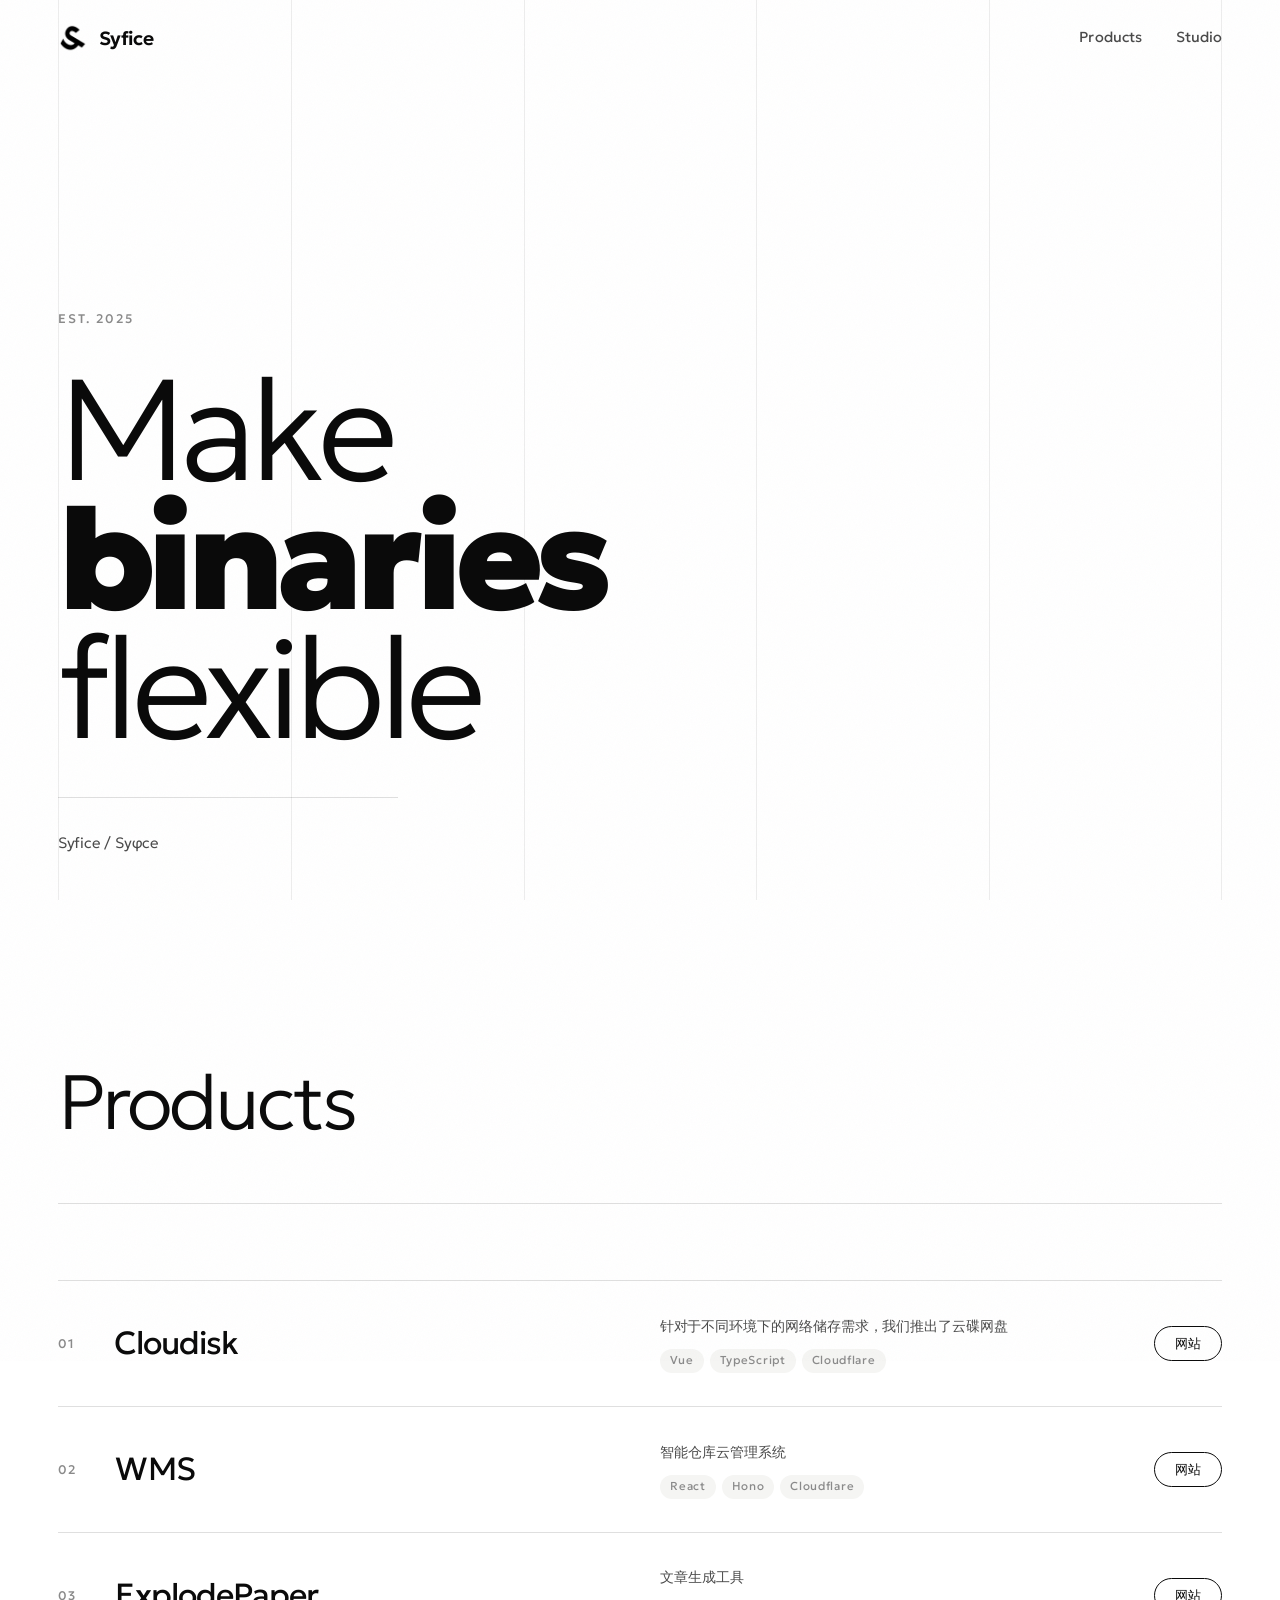
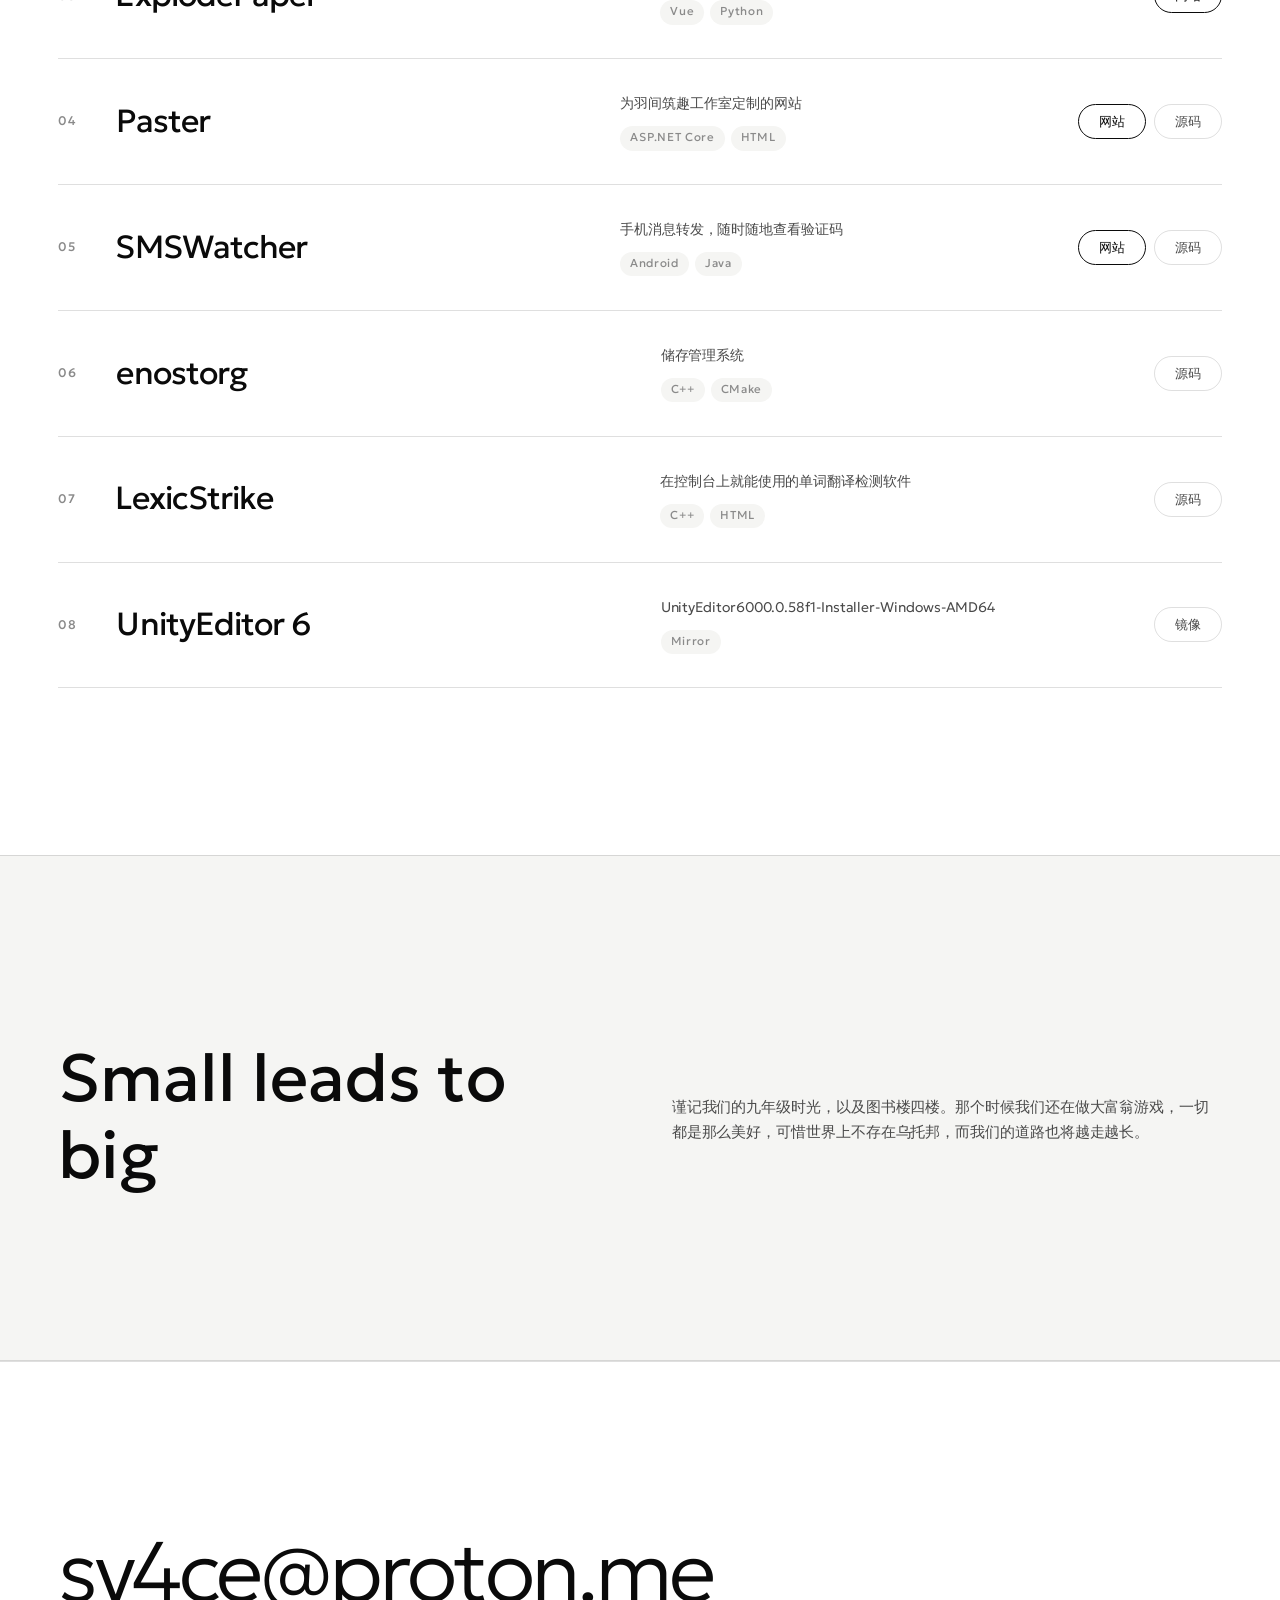
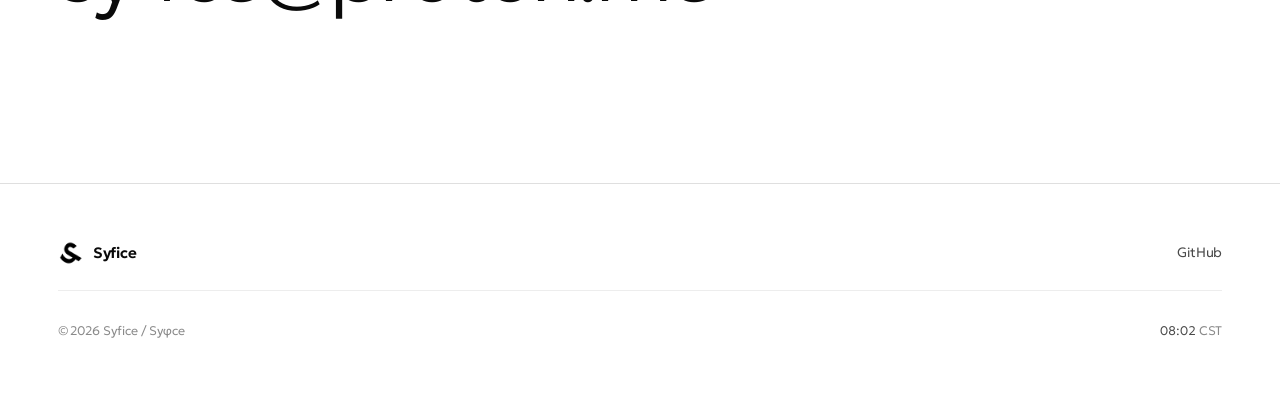
==== index.html @ 77642f68 "Update index.html" ====
<!DOCTYPE html>
<html lang="zh-CN">
<head>
<meta charset="UTF-8">
<meta name="viewport" content="width=device-width, initial-scale=1">
<title>Syfice</title>
<meta name="description" content="Syfice Studio, Make binaries flexible.">
<meta name="theme-color" content="#ffffff">

<meta property="og:type" content="website">
<meta property="og:title" content="Syfice">
<meta property="og:description" content="Syfice Studio, Make binaries flexible.">

<link rel="icon" href="favicon.ico" sizes="any">
<link rel="apple-touch-icon" href="logo.png">
<link rel="preload" as="font" type="font/ttf" href="fonts/Geologica-ExtraLight.ttf" crossorigin>
<link rel="preload" as="font" type="font/ttf" href="fonts/Geologica-Black.ttf" crossorigin>
<link rel="stylesheet" href="style.css">
<script>document.documentElement.classList.add('js');</script>
</head>
<body>

<div class="grain" aria-hidden="true"></div>

<a class="skip" href="#main">跳到主要内容</a>

<!-- ============================ 导航 ============================ -->
<header class="nav" id="nav">
  <div class="nav__inner">
    <a class="brand" href="#top" aria-label="Syfice">
      <img class="brand__mark" src="logo.png" alt="" width="30" height="30">
      <span class="brand__word">Syfice</span>
    </a>

    <nav class="nav__links" aria-label="导航">
      <a href="#products">Products</a>
      <a href="#studio">Studio</a>
    </nav>

    <button class="burger" id="burger" aria-label="打开菜单" aria-expanded="false" aria-controls="menu">
      <span></span><span></span>
    </button>
  </div>
</header>

<div class="menu" id="menu" hidden>
  <nav class="menu__links" aria-label="移动导航">
    <a href="#products"><em>01</em>Products</a>
    <a href="#studio"><em>02</em>Studio</a>
    <a href="#contact"><em>03</em>Contact</a>
  </nav>
  <div class="menu__foot">
    <a href="114514">Make binaries flexible</a>
  </div>
</div>

<main id="main">

<!-- ============================ 首屏 ============================ -->
<section class="hero" id="top">
  <div class="hero__grid" aria-hidden="true">
    <span></span><span></span><span></span><span></span><span></span>
  </div>

  <div class="wrap hero__inner">
    <span class="hero__est" data-reveal>Est. 2025</span>

    <h1 class="hero__title">
      <span class="line"><span class="line__in" data-reveal style="--d:0">Make</span></span>
      <span class="line"><span class="line__in" data-reveal style="--d:1"><em data-magnetic>binaries</em></span></span>
      <span class="line"><span class="line__in" data-reveal style="--d:2">flexible</span></span>
    </h1>

    <p class="hero__lede" data-reveal style="--d:3">
      Syfice / Syφce
    </p>
  </div>
</section>

<!-- ============================ 产品 ============================ -->
<section class="section" id="products">
  <div class="wrap">
    <header class="shead">
      <h2 class="shead__title" data-reveal style="--d:1">Products</h2>
    </header>

    <ul class="prods">

      <!-- 没有 href 的按钮就是地址还没给我，补上即可 -->
      <!-- 技术栈标签：写在 .prod__meta 里的 .prod__stack 列表内，一项一个 li。
           WMS / ExplodePaper 的栈还没确认，所以先不放这个列表，补的时候照抄 01 的结构。
           注释里不写标签名，免得静态校验把示例当成真标签。 -->

      <li class="prod" data-reveal>
        <span class="prod__num">01</span>
        <h3 class="prod__name">Cloudisk</h3>
        <div class="prod__meta">
          <p class="prod__desc">针对于不同环境下的网络储存需求，我们推出了云碟网盘</p>
          <ul class="prod__stack">
            <li>Vue</li>
            <li>TypeScript</li>
            <li>Cloudflare</li>
          </ul>
        </div>
        <div class="prod__acts">
          <a class="btn btn--sm" href="https://cloudisk.fyi" target="_blank" rel="noopener noreferrer"><span>网站</span></a>
        </div>
      </li>

      <li class="prod" data-reveal>
        <span class="prod__num">02</span>
        <h3 class="prod__name">WMS</h3>
        <div class="prod__meta">
          <p class="prod__desc">智能仓库云管理系统</p>
          <ul class="prod__stack">
            <li>React</li>
            <li>Hono</li>
            <li>Cloudflare</li>
          </ul>
        </div>
        <div class="prod__acts">
          <a class="btn btn--sm" href="https://wms.ntoskrnl2333.cn" target="_blank" rel="noopener noreferrer"><span>网站</span></a>
        </div>
      </li>

      <li class="prod" data-reveal>
        <span class="prod__num">03</span>
        <h3 class="prod__name">ExplodePaper</h3>
        <div class="prod__meta">
          <p class="prod__desc">文章生成工具</p>
          <ul class="prod__stack">
            <li>Vue</li>
            <li>Python</li>
          </ul>
        </div>
        <div class="prod__acts">
          <a class="btn btn--sm" href="https://explodepaper.ntoskrnl2333.cn" target="_blank" rel="noopener noreferrer"><span>网站</span></a>
        </div>
      </li>

      <li class="prod" data-reveal>
        <span class="prod__num">04</span>
        <h3 class="prod__name">Paster</h3>
        <div class="prod__meta">
          <p class="prod__desc">为羽间筑趣工作室定制的网站</p>
          <ul class="prod__stack">
            <li>ASP.NET Core</li>
            <li>HTML</li>
          </ul>
        </div>
        <div class="prod__acts">
          <a class="btn btn--sm" href="https://paster-sy4ce.azurewebsites.net" target="_blank" rel="noopener noreferrer"><span>网站</span></a>
          <a class="btn btn--sm btn--ghost" href="https://github.com/sy4ce/paster-webapp"><span>源码</span></a>
        </div>
      </li>

      <li class="prod" data-reveal>
        <span class="prod__num">05</span>
        <h3 class="prod__name">SMSWatcher</h3>
        <div class="prod__meta">
          <p class="prod__desc">手机消息转发，随时随地查看验证码</p>
          <ul class="prod__stack">
            <li>Android</li>
            <li>Java</li>
          </ul>
        </div>
        <div class="prod__acts">
          <a class="btn btn--sm" href="https://sms.ntoskrnl2333.cn"><span>网站</span></a>
          <a class="btn btn--sm btn--ghost" href="https://github.com/Ntoskrnl2333/SMS_Watcher_Android"><span>源码</span></a>
        </div>
      </li>

      <li class="prod" data-reveal>
        <span class="prod__num">06</span>
        <h3 class="prod__name">enostorg</h3>
        <div class="prod__meta">
          <p class="prod__desc">储存管理系统</p>
          <ul class="prod__stack">
            <li>C++</li>
            <li>CMake</li>
          </ul>
        </div>
        <div class="prod__acts">
          <a class="btn btn--sm btn--ghost" href="https://github.com/Ntoskrnl2333/enostorg"><span>源码</span></a>
        </div>
      </li>

      <li class="prod" data-reveal>
        <span class="prod__num">07</span>
        <h3 class="prod__name">LexicStrike</h3>
        <div class="prod__meta">
          <p class="prod__desc">在控制台上就能使用的单词翻译检测软件</p>
          <ul class="prod__stack">
            <li>C++</li>
            <li>HTML</li>
          </ul>
        </div>
        <div class="prod__acts">
          <a class="btn btn--sm btn--ghost" href="https://github.com/Ntoskrnl2333/LexicStrike"><span>源码</span></a>
        </div>
      </li>

      <li class="prod" data-reveal>
        <span class="prod__num">08</span>
        <h3 class="prod__name">UnityEditor 6</h3>
        <div class="prod__meta">
          <p class="prod__desc">UnityEditor6000.0.58f1-Installer-Windows-AMD64</p>
          <ul class="prod__stack">
            <li>Mirror</li>
          </ul>
        </div>
        <div class="prod__acts">
          <a class="btn btn--sm btn--ghost" href="https://github.com/Ntoskrnl2333/UnityEditor6000.0.58f1-Installer-Windows-AMD64-Mirror"><span>镜像</span></a>
        </div>
      </li>

    </ul>
  </div>
</section>
<section class="section section--wash" id="studio">
  <div class="wrap studio">
    <div class="studio__col">

      <h2 class="studio__title" data-reveal style="--d:1">
        Small leads to big
      </h2>
    </div>

    <div class="studio__col studio__col--body">
      <p class="studio__lede" data-reveal style="--d:2">
        Syfice 由两个计算机爱好者在 2025 年夏天成立
      </p>
      <p class="studio__body" data-reveal style="--d:3">
        谨记我们的九年级时光，以及图书楼四楼。那个时候我们还在做大富翁游戏，一切都是那么美好，可惜世界上不存在乌托邦，而我们的道路也将越走越长。
      </p>
    </div>
  </div>
</section>

<!-- ============================ 联系 ============================ -->
<section class="contact" id="contact">
  <div class="wrap">
    <a class="contact__mail" href="mailto:sy4ce@proton.me" data-reveal data-magnetic>
      sy4ce@proton.me
    </a>
  </div>
</section>

</main>

<!-- ============================ 页脚 ============================ -->
<footer class="foot">
  <div class="wrap foot__inner">
    <div class="foot__brand">
      <img src="logo.png" alt="" width="26" height="26">
      <span>Syfice</span>
    </div>

    <nav class="foot__nav" aria-label="页脚">
      <a href="https://github.com/sy4ce" target="_blank" rel="noopener noreferrer">GitHub</a>
    </nav>

    <div class="foot__legal">
      <span>© <span id="year">2026</span> Syfice / Syφce</span>
      <span class="foot__clock"><em id="clock">--:--</em> <span id="clock-zone">CST</span></span>
    </div>
  </div>
</footer>

<script src="script.js"></script>
</body>
</html>
---- style.css ----
/* ==========================================================================
   Syfice — Software Studio
   Light, Swiss-modernist. Big type, hairline structure, lots of air.
   ========================================================================== */

@font-face { font-family:'Geologica'; src:url('fonts/Geologica-ExtraLight.ttf') format('truetype'); font-weight:200; font-display:swap; }
@font-face { font-family:'Geologica'; src:url('fonts/Geologica-Light.ttf')      format('truetype'); font-weight:300; font-display:swap; }
@font-face { font-family:'Geologica'; src:url('fonts/Geologica-Regular.ttf')    format('truetype'); font-weight:400; font-display:swap; }
@font-face { font-family:'Geologica'; src:url('fonts/Geologica-Medium.ttf')     format('truetype'); font-weight:500; font-display:swap; }
@font-face { font-family:'Geologica'; src:url('fonts/Geologica-SemiBold.ttf')   format('truetype'); font-weight:600; font-display:swap; }
@font-face { font-family:'Geologica'; src:url('fonts/Geologica-Black.ttf')      format('truetype'); font-weight:900; font-display:swap; }

/* ------------------------------- tokens --------------------------------- */
:root{
  /* colour — monochrome, on purpose */
  --paper:      #ffffff;
  --wash:       #f5f5f3;
  --ink:        #0a0a0a;
  --ink-2:      #4a4a4a;
  --ink-3:      #8a8a8a;
  --line:       rgba(10,10,10,.13);
  --line-soft:  rgba(10,10,10,.07);

  /* type
     Latin 走 Geologica（几何无衬线），汉字落到下面的衬线栈 ——
     混排的编辑感就来自这个对比。浏览器按字符逐字回退，不需要额外处理。 */
  --zh: 'Source Han Serif SC', 'Noto Serif SC', 'Songti SC', 'STSong', '华文宋体',
        'SimSun', '宋体', 'MingLiU', 'PMingLiU', serif;
  --sans: 'Geologica', var(--zh);

  /* rhythm */
  --gut:  clamp(20px, 4.5vw, 64px);     /* page gutter   */
  --sec:  clamp(88px, 13vw, 200px);     /* section space */
  --maxw: 1680px;

  /* motion */
  --ease: cubic-bezier(.22,.61,.36,1);
  --ease-out: cubic-bezier(.16,1,.3,1);

  --nav-h: 76px;
}

/* ------------------------------- reset ---------------------------------- */
*,*::before,*::after{ box-sizing:border-box; }
html{ -webkit-text-size-adjust:100%; scroll-behavior:smooth; }
@media (prefers-reduced-motion:reduce){ html{ scroll-behavior:auto; } }

body{
  margin:0;
  background:var(--paper);
  color:var(--ink);
  font-family:var(--sans);
  font-weight:300;
  font-size:clamp(15px,1.05vw,17px);
  line-height:1.6;
  letter-spacing:-.005em;
  -webkit-font-smoothing:antialiased;
  -moz-osx-font-smoothing:grayscale;
  overflow-x:hidden;
}
body.is-locked{ overflow:hidden; }

h1,h2,h3,h4,p,figure,dl,dd,ol,ul{ margin:0; padding:0; }
ul,ol{ list-style:none; }
img{ max-width:100%; display:block; }
a{ color:inherit; text-decoration:none; }
button{ font:inherit; color:inherit; background:none; border:0; cursor:pointer; }
em{ font-style:normal; }

::selection{ background:var(--ink); color:var(--paper); }

:focus-visible{ outline:2px solid var(--ink); outline-offset:3px; border-radius:2px; }

.skip{
  position:fixed; top:-100px; left:var(--gut); z-index:999;
  background:var(--ink); color:var(--paper);
  padding:12px 20px; font-size:13px; letter-spacing:.04em;
  transition:top .2s var(--ease);
}
.skip:focus{ top:12px; }

.wrap{
  width:100%; max-width:var(--maxw);
  margin-inline:auto;
  padding-inline:var(--gut);
}

/* ------------------------------- grain ---------------------------------- */
.grain{
  position:fixed; inset:-50%; z-index:1; pointer-events:none;
  opacity:.028; will-change:transform;
  background-image:url("data:image/svg+xml,%3Csvg xmlns='http://www.w3.org/2000/svg' width='200' height='200'%3E%3Cfilter id='n'%3E%3CfeTurbulence type='fractalNoise' baseFrequency='.85' numOctaves='3'/%3E%3C/filter%3E%3Crect width='200' height='200' filter='url(%23n)'/%3E%3C/svg%3E");
}

/* ============================== NAV ===================================== */
.nav{
  position:fixed; inset:0 0 auto; z-index:100;
  border-bottom:1px solid transparent;
  transition:
    transform    .45s var(--ease),
    background   .45s var(--ease),
    border-color .45s var(--ease),
    backdrop-filter .45s var(--ease);
}
.nav.is-stuck{
  background:rgba(255,255,255,.82);
  backdrop-filter:blur(14px) saturate(1.4);
  -webkit-backdrop-filter:blur(14px) saturate(1.4);
  border-bottom-color:var(--line);
}
.nav.is-hidden{ transform:translateY(-101%); }

.nav__inner{
  max-width:var(--maxw); margin-inline:auto;
  padding:0 var(--gut);
  height:var(--nav-h);
  display:flex; align-items:center; gap:40px;
}

.brand{ display:flex; align-items:center; gap:11px; margin-right:auto; }
.brand__mark{ width:30px; height:30px; object-fit:contain; transition:transform .6s var(--ease-out); }
.brand:hover .brand__mark{ transform:rotate(-8deg) scale(1.06); }
.brand__word{
  font-weight:600; font-size:19px; letter-spacing:-.02em;
}

.nav__links{ display:flex; gap:34px; }
.nav__links a{
  position:relative; font-size:14.5px; font-weight:400; letter-spacing:.005em;
  color:var(--ink-2); transition:color .3s var(--ease);
}
.nav__links a::after{
  content:''; position:absolute; left:0; bottom:-5px; height:1px; width:100%;
  background:var(--ink); transform:scaleX(0); transform-origin:right;
  transition:transform .45s var(--ease-out);
}
.nav__links a:hover{ color:var(--ink); }
.nav__links a:hover::after{ transform:scaleX(1); transform-origin:left; }

.nav__end{ display:flex; align-items:center; gap:16px; }

.burger{ display:none; width:30px; height:30px; position:relative; }
.burger span{
  position:absolute; left:5px; width:20px; height:1.5px; background:var(--ink);
  transition:transform .4s var(--ease-out), opacity .3s var(--ease);
}
.burger span:nth-child(1){ top:12px; }
.burger span:nth-child(2){ top:18px; }
.burger[aria-expanded="true"] span:nth-child(1){ transform:translateY(3px) rotate(45deg); }
.burger[aria-expanded="true"] span:nth-child(2){ transform:translateY(-3px) rotate(-45deg); }

/* ============================== BUTTONS ================================= */
.btn{
  position:relative; display:inline-flex; align-items:center; justify-content:center;
  padding:14px 28px; border:1px solid var(--ink); border-radius:999px;
  font-size:14px; font-weight:500; letter-spacing:.01em; line-height:1;
  overflow:hidden; isolation:isolate; white-space:nowrap;
  transition:color .45s var(--ease), transform .35s var(--ease-out);
}
.btn span{ position:relative; z-index:2; }
.btn::before{
  content:''; position:absolute; inset:0; z-index:1;
  background:var(--ink);
  transform:translateY(101%); border-radius:inherit;
  transition:transform .5s var(--ease-out);
}
.btn:hover{ color:var(--paper); }
.btn:hover::before{ transform:translateY(0); }

.btn--solid{ background:var(--ink); color:var(--paper); }
.btn--solid::before{ background:var(--paper); }
.btn--solid:hover{ color:var(--ink); }

.btn--ghost{ border-color:var(--line); color:var(--ink-2); }
.btn--ghost:hover{ border-color:var(--ink); }

.btn--sm{ padding:10px 20px; font-size:13px; }
.btn--lg{ padding:20px 38px; font-size:15.5px; }

/* ============================== HERO ==================================== */
.hero{
  position:relative; min-height:100svh;
  display:flex; flex-direction:column; justify-content:flex-end;
  padding-top:calc(var(--nav-h) + 4vh); padding-bottom:clamp(28px,5vh,56px);
  overflow:hidden;
}
.hero__grid{
  position:absolute; inset:0; z-index:0; pointer-events:none;
  max-width:var(--maxw); margin-inline:auto; padding-inline:var(--gut);
  display:grid; grid-template-columns:repeat(5,1fr); gap:0;
}
.hero__grid span{ border-left:1px solid var(--line-soft); }
.hero__grid span:last-child{ border-right:1px solid var(--line-soft); }

.hero__inner{ position:relative; z-index:2; width:100%; }

.hero__est{
  display:block;
  font-size:12.5px; font-weight:500; letter-spacing:.16em; text-transform:uppercase;
  color:var(--ink-3);
  margin-bottom:clamp(24px,4vh,56px);
}

.hero__title{
  font-size:clamp(52px,11.2vw,206px);
  line-height:.9;
  letter-spacing:-.045em;
  font-weight:200;
  margin-bottom:clamp(32px,5vh,64px);
}
/* each line is its own mask; the inner span slides up from under it */
.hero__title .line{
  display:block; overflow:hidden;
  padding-bottom:.06em; margin-bottom:-.06em;   /* room for descenders */
}
.hero__title .line__in{
  display:block;
  transition:transform 1.15s var(--ease-out), opacity .6s var(--ease);
  transition-delay:calc(var(--d,0) * 110ms + 100ms);
}
.js .hero__title .line__in{ transform:translateY(105%); opacity:0; }
.hero__title .line__in.is-in{ transform:none; opacity:1; }
.hero__title em{ font-weight:900; letter-spacing:-.05em; display:inline-block; }

.hero__lede{
  max-width:34ch;
  padding-top:clamp(22px,3.5vh,40px);
  border-top:1px solid var(--line);
  font-size:clamp(15px,1.15vw,18px);
  color:var(--ink-2); line-height:1.7;
}

/* ============================ SECTIONS ================================== */
.section{ padding-block:var(--sec); position:relative; }
.section--wash{ background:var(--wash); border-block:1px solid var(--line); }

.shead{
  display:grid; grid-template-columns:auto minmax(0,1fr);
  gap:clamp(20px,4vw,64px); align-items:start;
  padding-bottom:clamp(36px,5vw,64px);
  border-bottom:1px solid var(--line);
  margin-bottom:clamp(44px,6vw,92px);
}
.shead__num{
  font-size:13px; font-weight:500; letter-spacing:.14em;
  color:var(--ink-3); padding-top:.55em;
}
.shead__title{
  font-size:clamp(38px,6vw,104px);
  font-weight:200; line-height:.94; letter-spacing:-.04em;
}

/* ============================== PRODUCTS ================================ */
.prods{ border-top:1px solid var(--line); }

.prod{
  display:grid;
  grid-template-columns:auto minmax(0,1fr) minmax(0,.9fr) auto;
  gap:clamp(16px,3vw,56px);
  align-items:center;
  padding:clamp(22px,2.6vw,34px) 0;
  border-bottom:1px solid var(--line);
}
.prod__num{
  font-size:12.5px; font-weight:500; letter-spacing:.14em; color:var(--ink-3);
}
.prod__name{
  font-size:clamp(21px,2.5vw,38px);
  font-weight:400; letter-spacing:-.03em; line-height:1.1;
  transition:transform .5s var(--ease-out);
}
.prod:hover .prod__name{ transform:translateX(.12em); }
/* .prod__meta 本身没有样式，只是把「描述 + 技术栈标签」捆成网格的第三列 */
.prod__desc{
  font-size:clamp(14px,1vw,16px); color:var(--ink-2); line-height:1.65;
}
.prod__stack{
  display:flex; flex-wrap:wrap; gap:6px;
  margin-top:11px;
}
.prod__stack li{
  padding:3px 10px 4px;
  border-radius:999px;
  background:var(--wash);
  font-size:11.5px; font-weight:400;
  letter-spacing:.06em; line-height:1.5;
  color:var(--ink-3);
  transition:background .3s var(--ease), color .3s var(--ease);
}
.prod:hover .prod__stack li{ background:var(--line-soft); color:var(--ink-2); }
.prod__acts{ display:flex; gap:8px; }

/* ============================ STUDIO ==================================== */
.studio{
  display:grid; grid-template-columns:minmax(0,1fr) minmax(0,1.05fr);
  gap:clamp(32px,7vw,120px); align-items:start;
}
.studio__col--body{ padding-top:.6em; }
/* 汉字是全角，负字距会让字符粘连；行高也要比拉丁松，否则上下行顶在一起 */
.studio__title{
  font-size:clamp(36px,5.2vw,86px);
  font-weight:400; line-height:1.16; letter-spacing:0; margin-top:.25em;
}
.studio__lede{
  font-size:clamp(17px,1.5vw,23px); font-weight:400; line-height:1.7;
  letter-spacing:0; color:var(--ink);
}
.studio__body{
  margin-top:clamp(20px,2.4vw,32px);
  font-size:clamp(14.5px,1.05vw,16.5px); color:var(--ink-2); line-height:1.75;
  max-width:56ch;
}

/* ============================ CONTACT =================================== */
.contact{
  padding-block:clamp(88px,13vw,190px);
  border-top:1px solid var(--line);
}
.contact__mail{
  position:relative; display:inline-block;
  font-size:clamp(26px,6.6vw,120px);
  font-weight:200; letter-spacing:-.045em; line-height:1.05;
  overflow-wrap:anywhere;
  transition:transform .7s var(--ease-out);
}
.contact__mail::after{
  content:''; position:absolute; left:0; bottom:.04em;
  width:100%; height:2px; background:var(--ink);
  transform:scaleX(0); transform-origin:left;
  transition:transform .7s var(--ease-out);
}
.contact__mail:hover{ transform:translateX(.015em); }
.contact__mail:hover::after{ transform:scaleX(1); }

/* ============================= FOOTER =================================== */
.foot{
  border-top:1px solid var(--line);
  padding-block:clamp(36px,4.5vw,56px);
  font-size:13.5px; color:var(--ink-2);
}
.foot__inner{
  display:grid;
  grid-template-columns:1fr auto;
  align-items:center;
  gap:24px 48px;
}
.foot__brand{ display:flex; align-items:center; gap:9px; font-weight:600; color:var(--ink); font-size:15px; }
.foot__brand img{ width:26px; height:26px; object-fit:contain; }

.foot__nav{ display:flex; gap:24px; }
.foot__nav a{ position:relative; transition:color .3s var(--ease); }
.foot__nav a:hover{ color:var(--ink); }

.foot__legal{
  grid-column:1 / -1;
  display:flex; justify-content:space-between; gap:20px; flex-wrap:wrap;
  padding-top:clamp(20px,2.4vw,30px);
  border-top:1px solid var(--line-soft);
  font-size:12.5px; color:var(--ink-3);
}
.foot__clock em{ font-variant-numeric:tabular-nums; color:var(--ink-2); }

/* ============================ MENU (mobile) ============================= */
.menu{
  position:fixed; inset:0; z-index:99;
  background:var(--paper);
  display:flex; flex-direction:column; justify-content:center;
  padding:var(--nav-h) var(--gut) 40px;
  opacity:0; visibility:hidden;
  transition:opacity .45s var(--ease), visibility .45s;
}
.menu.is-open{ opacity:1; visibility:visible; }
.menu__links{ display:flex; flex-direction:column; }
.menu__links a{
  display:flex; align-items:baseline; gap:18px;
  font-size:clamp(34px,10vw,60px); font-weight:300; letter-spacing:-.035em;
  padding:14px 0; border-bottom:1px solid var(--line);
  opacity:0; transform:translateY(22px);
  transition:opacity .5s var(--ease-out), transform .5s var(--ease-out), color .3s;
}
.menu.is-open .menu__links a{ opacity:1; transform:none; }
.menu.is-open .menu__links a:nth-child(1){ transition-delay:.06s }
.menu.is-open .menu__links a:nth-child(2){ transition-delay:.12s }
.menu.is-open .menu__links a:nth-child(3){ transition-delay:.18s }
.menu.is-open .menu__links a:nth-child(4){ transition-delay:.24s }
.menu.is-open .menu__links a:nth-child(5){ transition-delay:.30s }
.menu__links em{ font-size:12.5px; font-weight:500; letter-spacing:.14em; color:var(--ink-3); }
.menu__foot{ margin-top:auto; padding-top:40px; font-size:14px; color:var(--ink-2); }

/* ============================ REVEAL ==================================== */
/* Scoped to .js so the page stays fully readable with scripting off. */
[data-reveal]{
  transition:opacity .9s var(--ease-out), transform .9s var(--ease-out);
  transition-delay:calc(var(--d,0) * 90ms);
}
.js [data-reveal]{ opacity:0; transform:translateY(26px); }
[data-reveal].is-in{ opacity:1; transform:none; }

@media (prefers-reduced-motion:reduce){
  [data-reveal]{ opacity:1 !important; transform:none !important; transition:none !important; }
  *{ transition-duration:.01ms !important; animation-duration:.01ms !important; }
}

/* ============================ RESPONSIVE ================================ */
@media (max-width:1024px){
  .studio{ grid-template-columns:1fr; }
}

@media (max-width:760px){
  :root{ --nav-h:64px; }
  .nav__links{ display:none; }
  .burger{ display:block; }

  .hero{ min-height:auto; padding-top:calc(var(--nav-h) + 18vh); padding-bottom:64px; }
  .hero__grid{ grid-template-columns:repeat(3,1fr); }
  .hero__grid span:nth-child(n+4){ display:none; }

  /* 产品行折成两列：序号靠左，名称/描述/按钮依次排到右侧 */
  .prod{
    grid-template-columns:auto minmax(0,1fr);
    row-gap:10px; align-items:baseline;
  }
  .prod__name, .prod__meta, .prod__acts{ grid-column:2; }
  .prod__acts{ margin-top:6px; }

  .foot__inner{ grid-template-columns:1fr; }
  .foot__nav{ flex-wrap:wrap; gap:16px 24px; }
}

@media (max-width:420px){
  .brand__word{ display:none; }
}
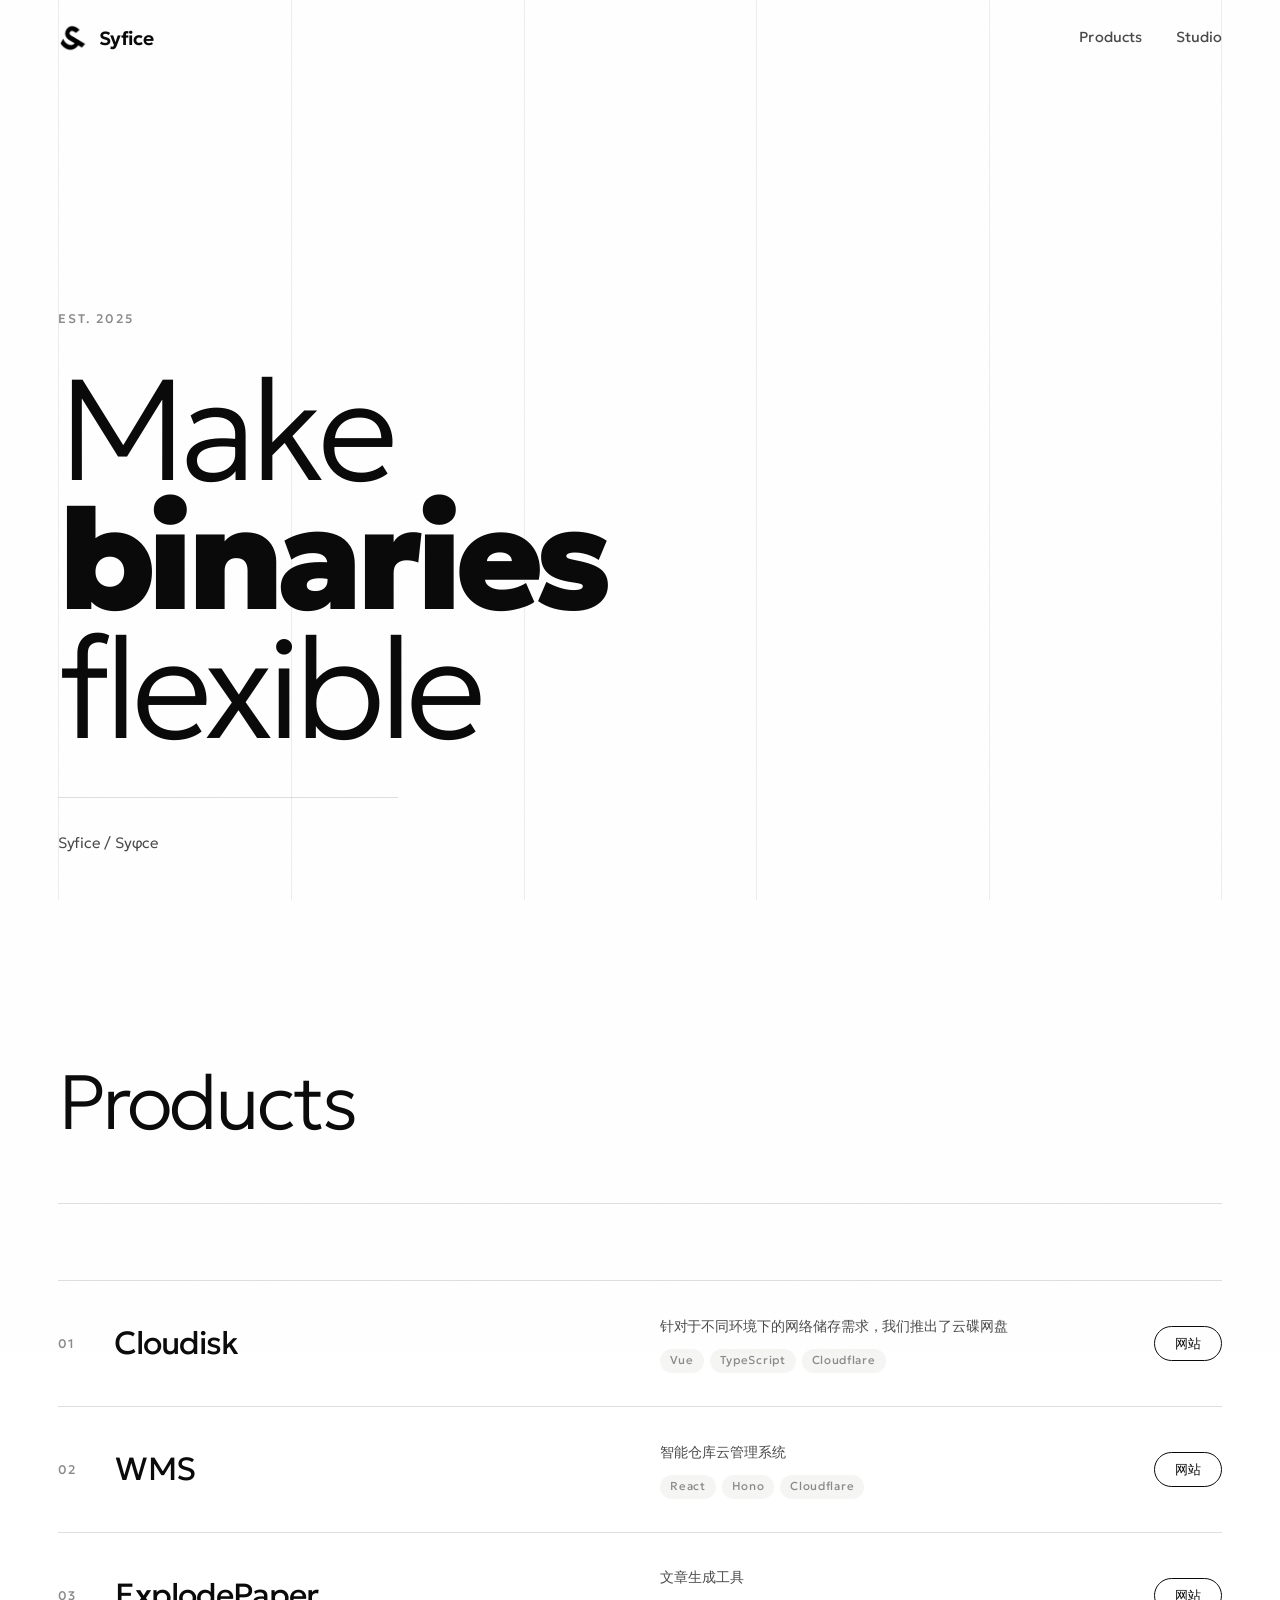
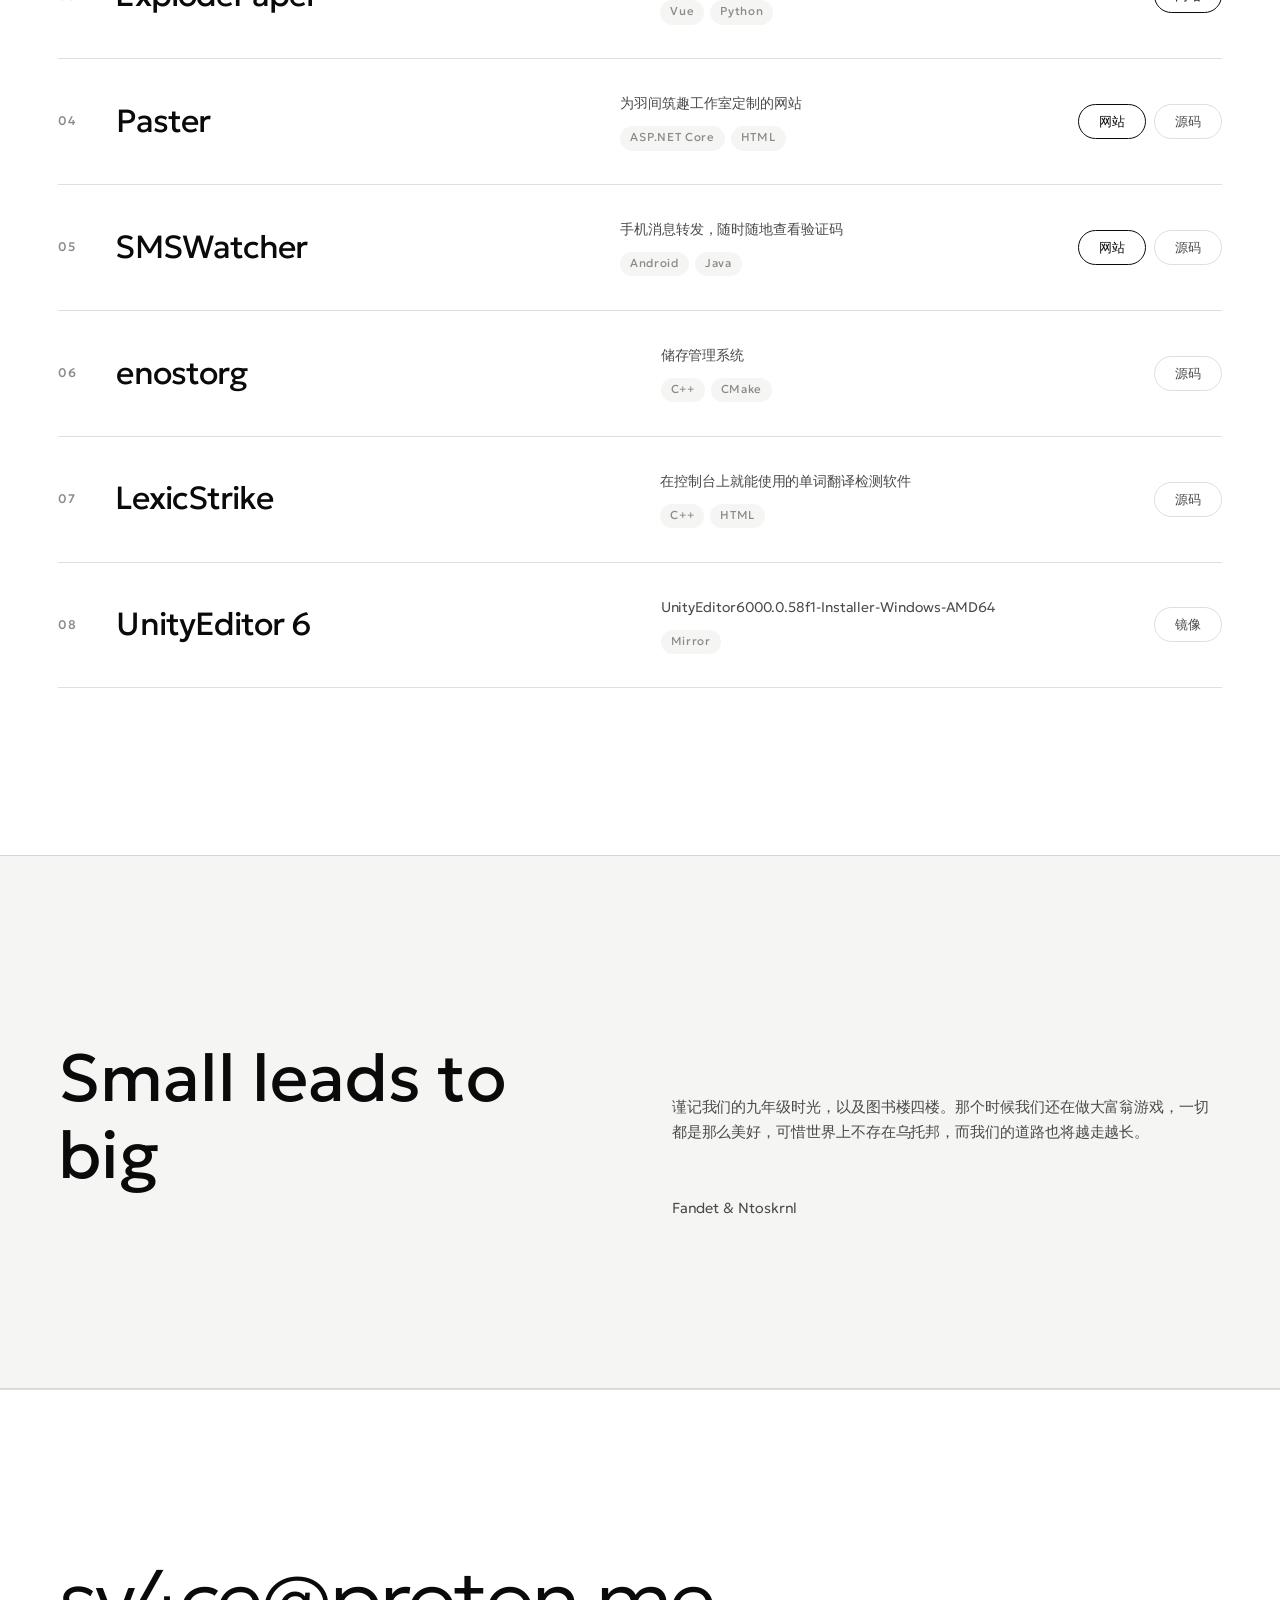
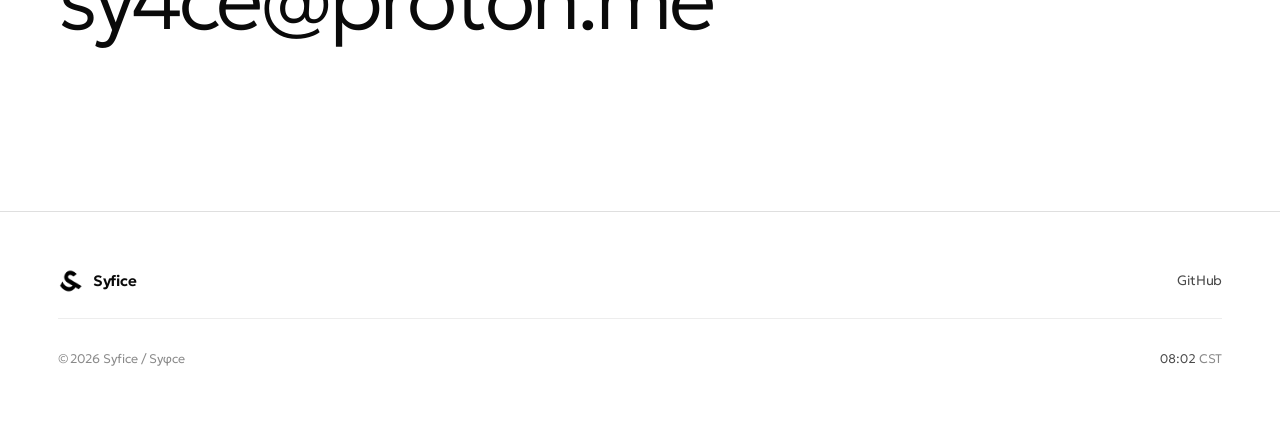
==== commit 25237ccc: "Update index.html" ====
--- a/index.html
+++ b/index.html
@@ -231,7 +231,7 @@
         Syfice 由两个计算机爱好者在 2025 年夏天成立
       </p>
       <p class="studio__body" data-reveal style="--d:3">
-        谨记我们的九年级时光，以及图书楼四楼。那个时候我们还在做大富翁游戏，一切都是那么美好，可惜世界上不存在乌托邦，而我们的道路也将越走越长。
+        谨记我们的九年级时光，以及图书楼四楼。那个时候我们还在做大富翁游戏，一切都是那么美好，可惜世界上不存在乌托邦，而我们的道路也将越走越长。<br /><br /><br />Fandet & Ntoskrnl
       </p>
     </div>
   </div>
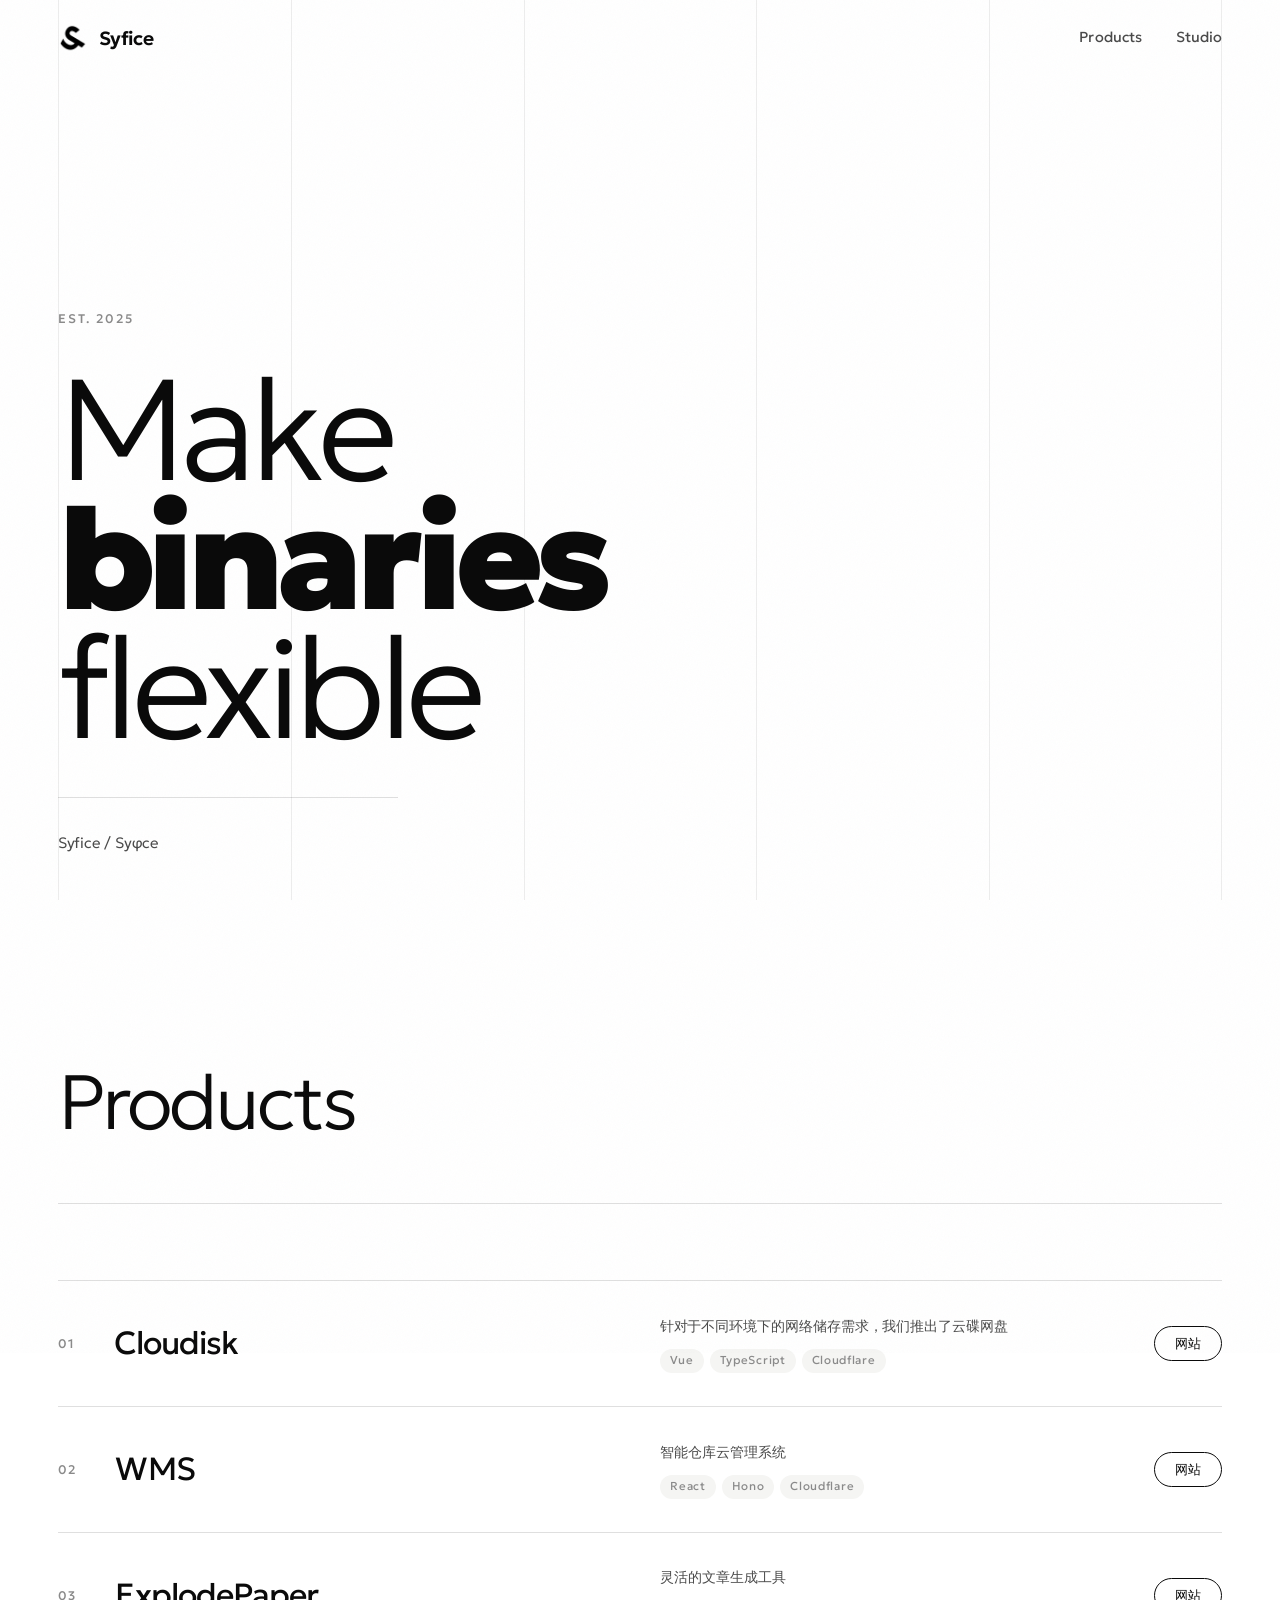
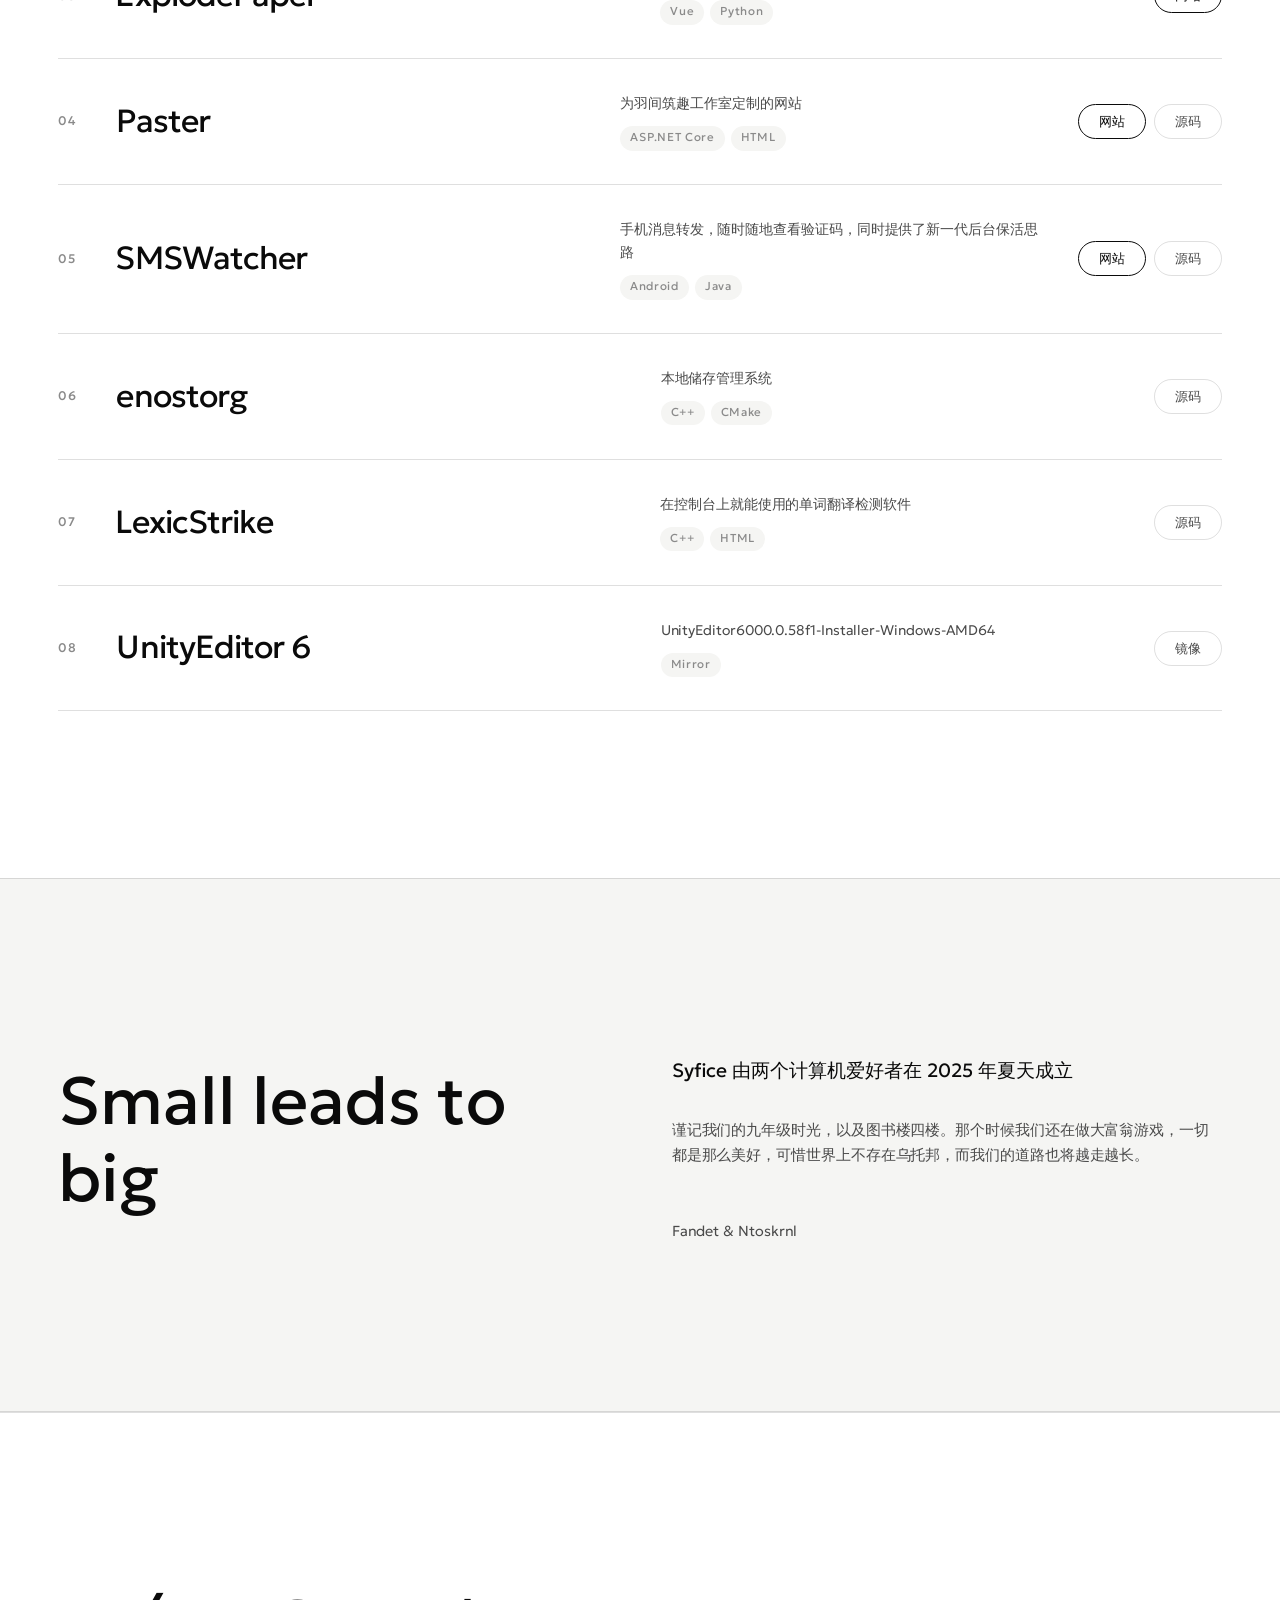
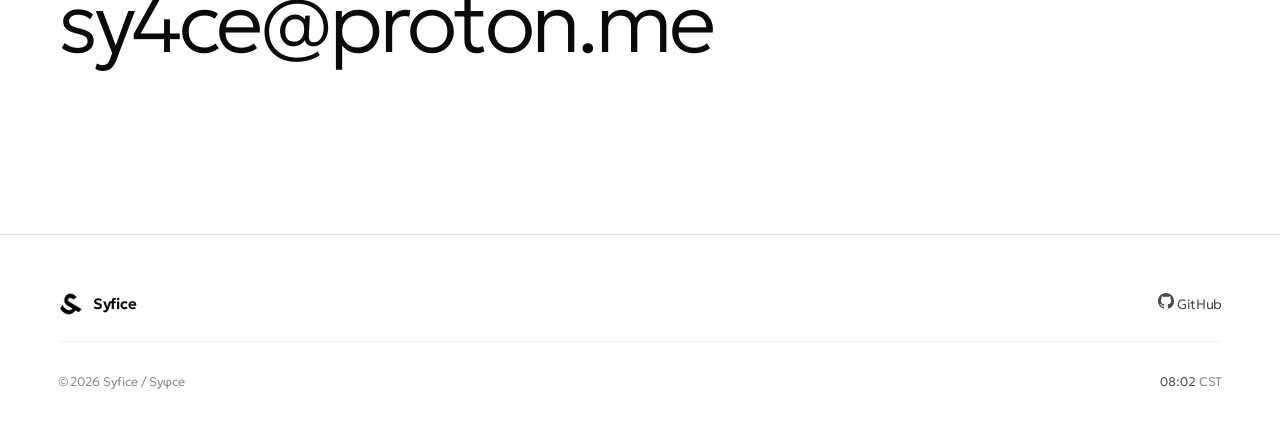
==== commit ebf0ef0d: "Update index.html" ====
--- a/index.html
+++ b/index.html
@@ -86,11 +86,6 @@
 
     <ul class="prods">
 
-      <!-- 没有 href 的按钮就是地址还没给我，补上即可 -->
-      <!-- 技术栈标签：写在 .prod__meta 里的 .prod__stack 列表内，一项一个 li。
-           WMS / ExplodePaper 的栈还没确认，所以先不放这个列表，补的时候照抄 01 的结构。
-           注释里不写标签名，免得静态校验把示例当成真标签。 -->
-
       <li class="prod" data-reveal>
         <span class="prod__num">01</span>
         <h3 class="prod__name">Cloudisk</h3>
@@ -127,7 +122,7 @@
         <span class="prod__num">03</span>
         <h3 class="prod__name">ExplodePaper</h3>
         <div class="prod__meta">
-          <p class="prod__desc">文章生成工具</p>
+          <p class="prod__desc">灵活的文章生成工具</p>
           <ul class="prod__stack">
             <li>Vue</li>
             <li>Python</li>
@@ -158,7 +153,7 @@
         <span class="prod__num">05</span>
         <h3 class="prod__name">SMSWatcher</h3>
         <div class="prod__meta">
-          <p class="prod__desc">手机消息转发，随时随地查看验证码</p>
+          <p class="prod__desc">手机消息转发，随时随地查看验证码，同时提供了新一代后台保活思路</p>
           <ul class="prod__stack">
             <li>Android</li>
             <li>Java</li>
@@ -174,7 +169,7 @@
         <span class="prod__num">06</span>
         <h3 class="prod__name">enostorg</h3>
         <div class="prod__meta">
-          <p class="prod__desc">储存管理系统</p>
+          <p class="prod__desc">本地储存管理系统</p>
           <ul class="prod__stack">
             <li>C++</li>
             <li>CMake</li>
@@ -257,7 +252,9 @@
     </div>
 
     <nav class="foot__nav" aria-label="页脚">
-      <a href="https://github.com/sy4ce" target="_blank" rel="noopener noreferrer">GitHub</a>
+      <a href="https://github.com/sy4ce" target="_blank" rel="noopener noreferrer"><svg xmlns="http://www.w3.org/2000/svg" width="16" height="16" fill="currentColor" class="bi bi-github" viewBox="0 0 16 16">
+  <path d="M8 0C3.58 0 0 3.58 0 8c0 3.54 2.29 6.53 5.47 7.59.4.07.55-.17.55-.38 0-.19-.01-.82-.01-1.49-2.01.37-2.53-.49-2.69-.94-.09-.23-.48-.94-.82-1.13-.28-.15-.68-.52-.01-.53.63-.01 1.08.58 1.23.82.72 1.21 1.87.87 2.33.66.07-.52.28-.87.51-1.07-1.78-.2-3.64-.89-3.64-3.95 0-.87.31-1.59.82-2.15-.08-.2-.36-1.02.08-2.12 0 0 .67-.21 2.2.82.64-.18 1.32-.27 2-.27s1.36.09 2 .27c1.53-1.04 2.2-.82 2.2-.82.44 1.1.16 1.92.08 2.12.51.56.82 1.27.82 2.15 0 3.07-1.87 3.75-3.65 3.95.29.25.54.73.54 1.48 0 1.07-.01 1.93-.01 2.2 0 .21.15.46.55.38A8.01 8.01 0 0 0 16 8c0-4.42-3.58-8-8-8"/>
+</svg> GitHub</a>
     </nav>
 
     <div class="foot__legal">
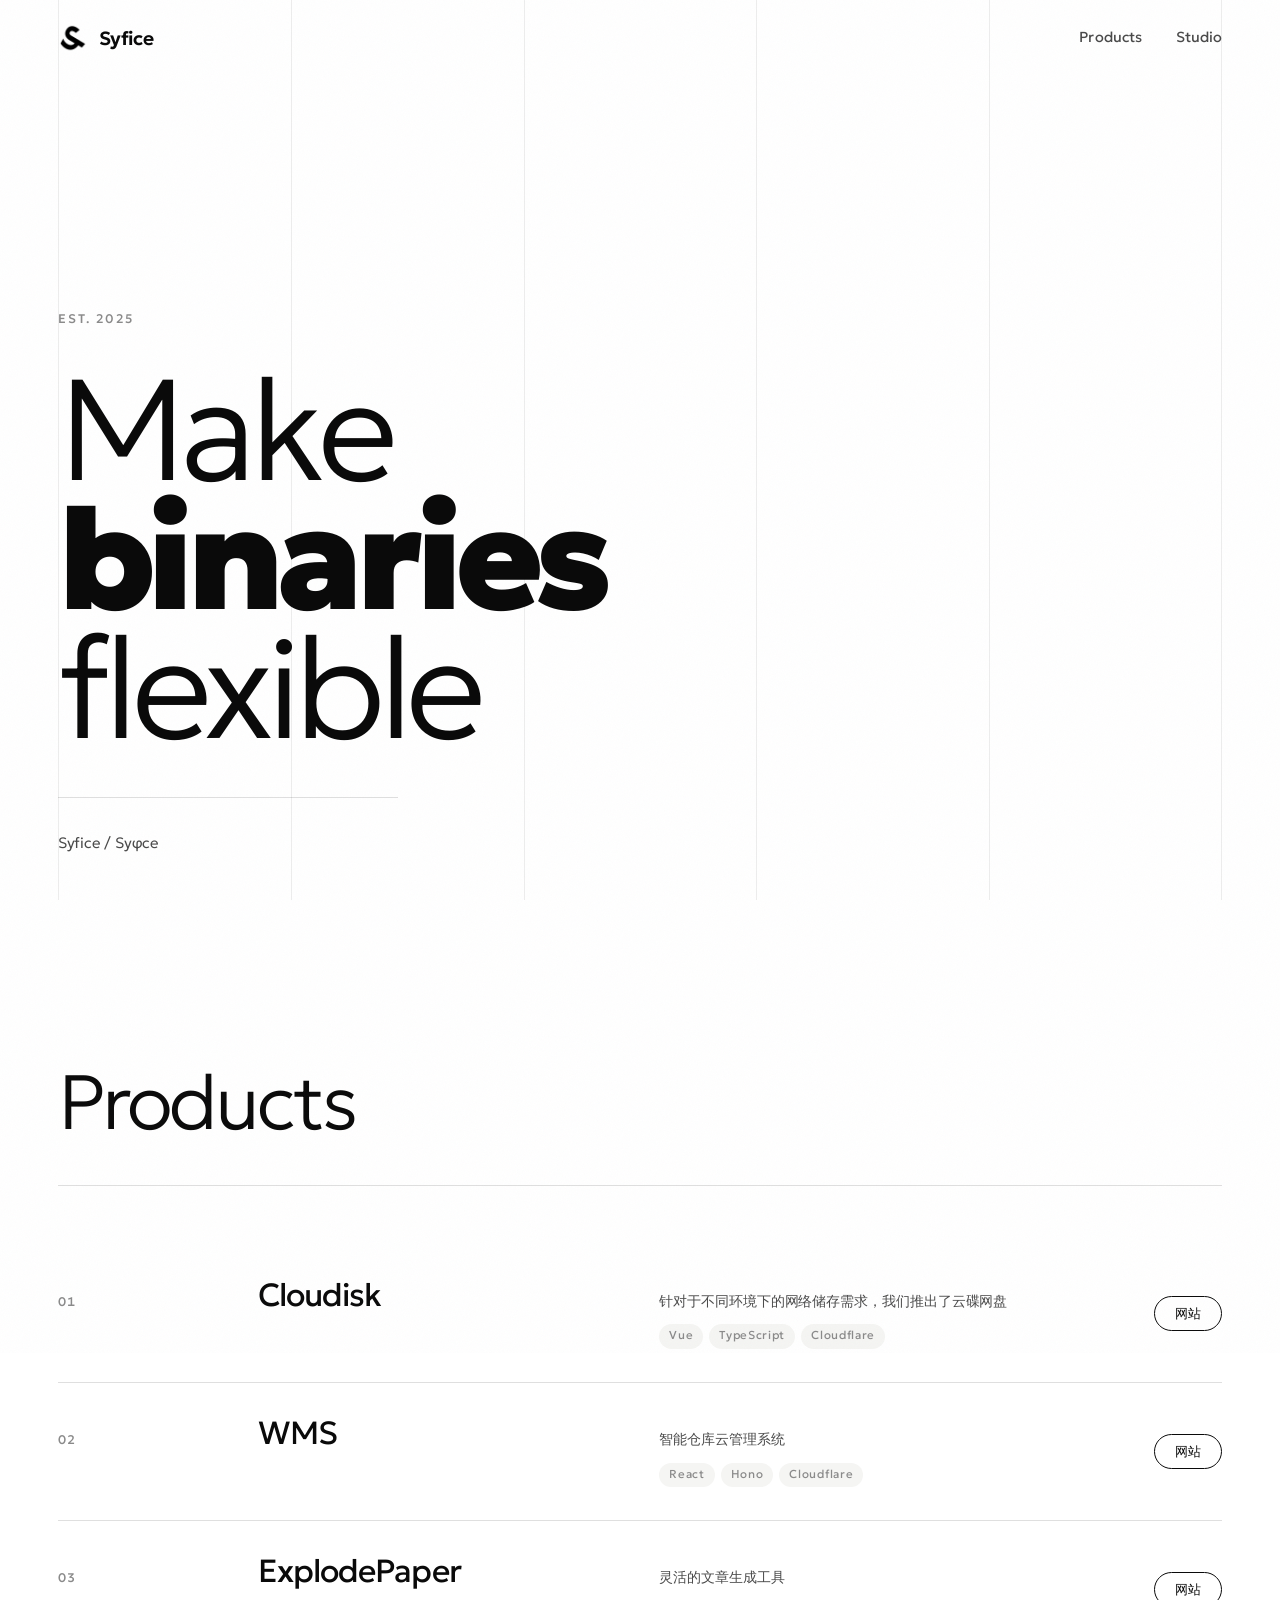
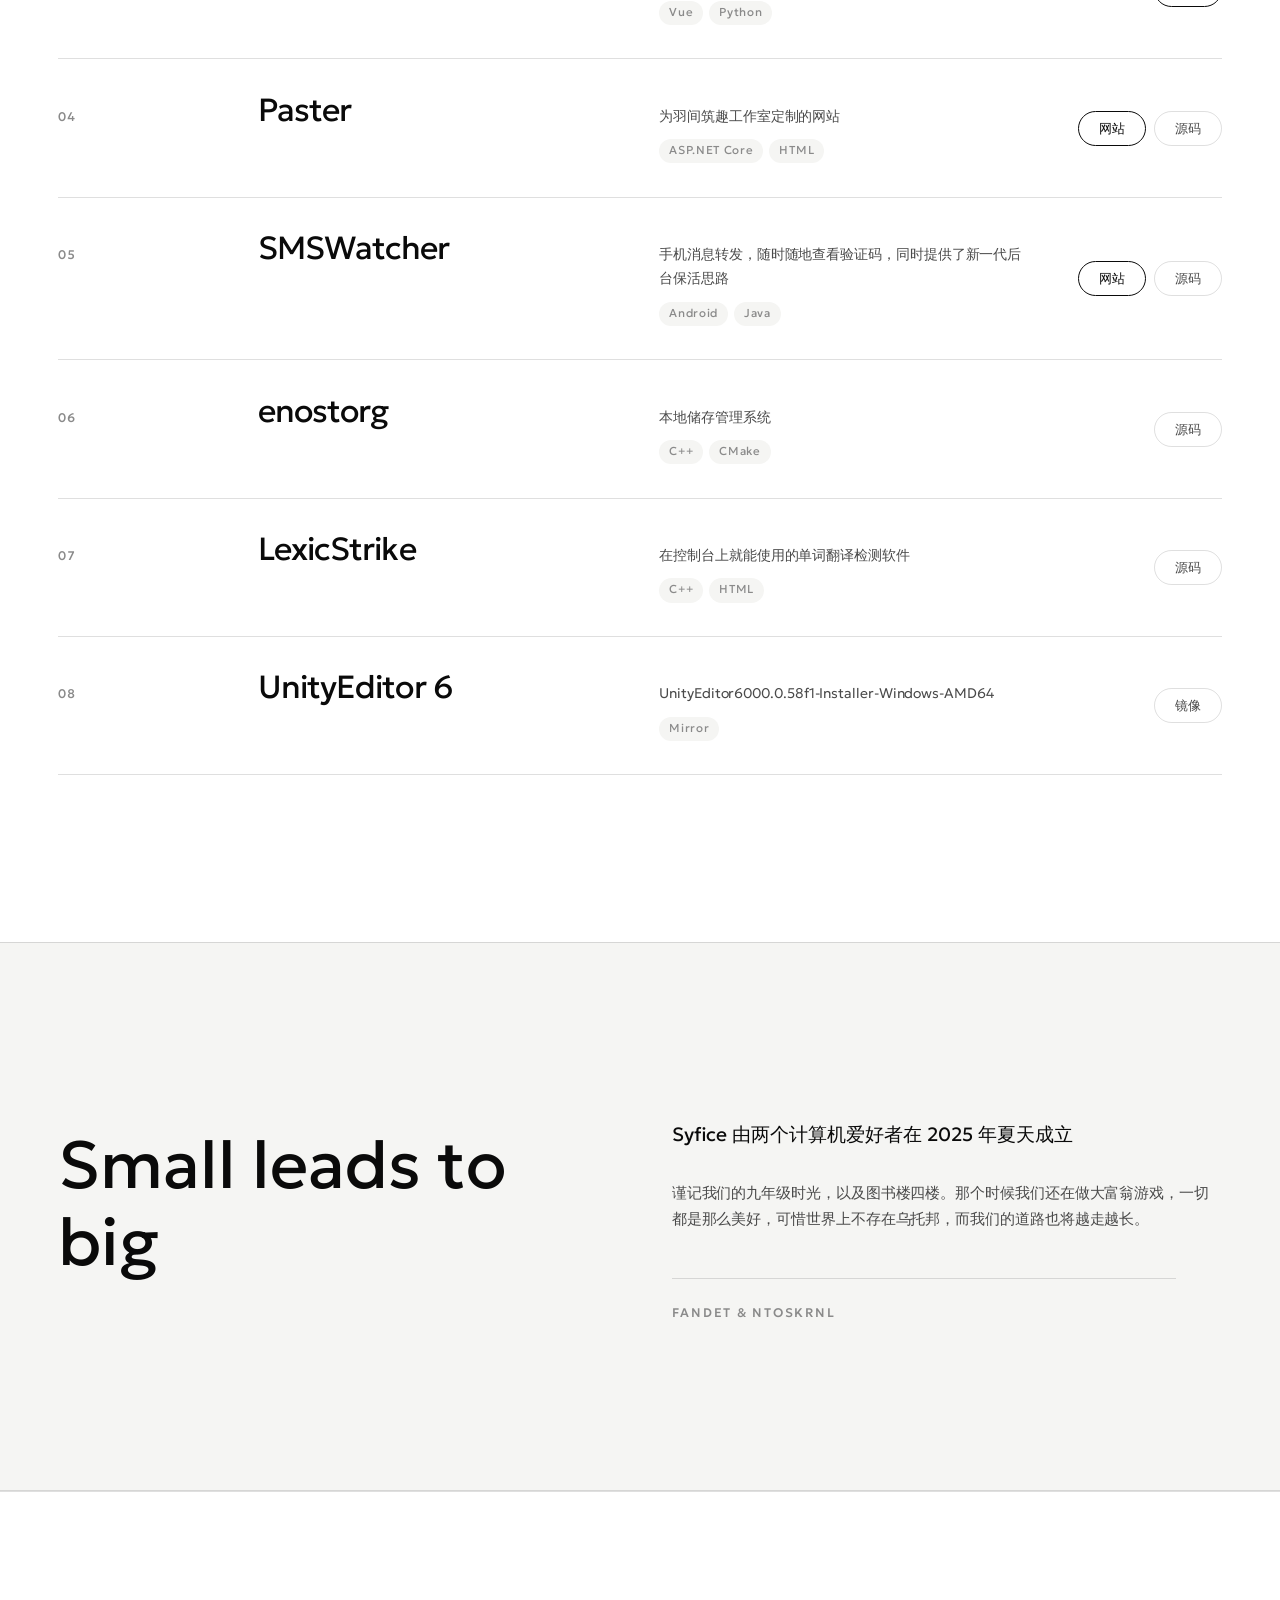
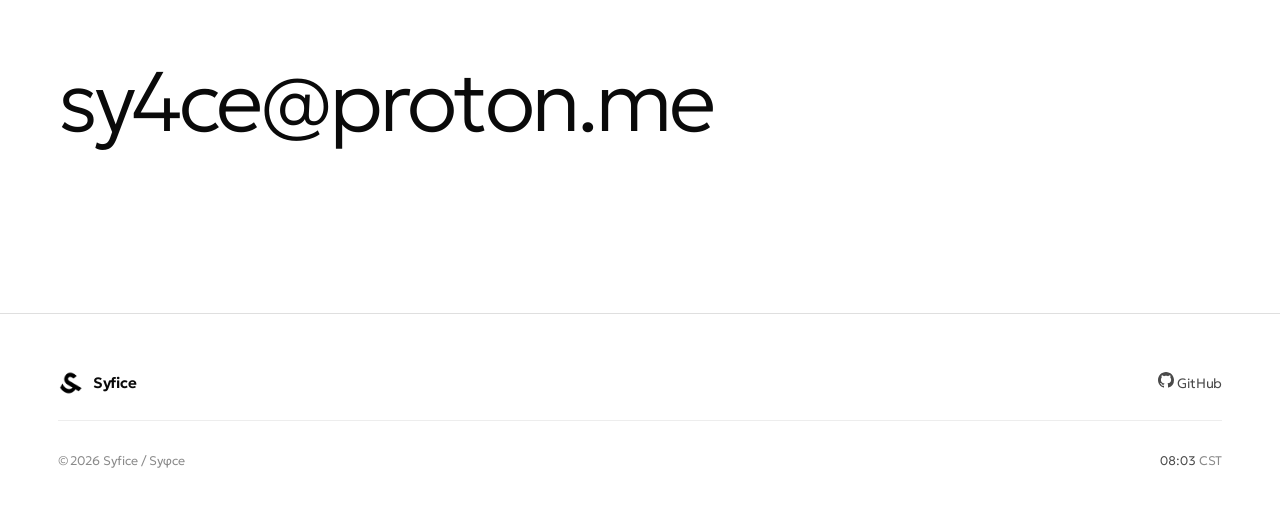
==== commit 8a4121c2: "Add files via upload" ====
--- a/index.html
+++ b/index.html
@@ -41,13 +41,14 @@
       <span></span><span></span>
     </button>
   </div>
+  <span class="nav__bar" aria-hidden="true"><i id="progress"></i></span>
 </header>
 
 <div class="menu" id="menu" hidden>
   <nav class="menu__links" aria-label="移动导航">
-    <a href="#products"><em>01</em>Products</a>
-    <a href="#studio"><em>02</em>Studio</a>
-    <a href="#contact"><em>03</em>Contact</a>
+    <a href="#products" style="--i:0"><em>01</em>Products</a>
+    <a href="#studio" style="--i:1"><em>02</em>Studio</a>
+    <a href="#contact" style="--i:2"><em>03</em>Contact</a>
   </nav>
   <div class="menu__foot">
     <a href="114514">Make binaries flexible</a>
@@ -66,9 +67,9 @@
     <span class="hero__est" data-reveal>Est. 2025</span>
 
     <h1 class="hero__title">
-      <span class="line"><span class="line__in" data-reveal style="--d:0">Make</span></span>
-      <span class="line"><span class="line__in" data-reveal style="--d:1"><em data-magnetic>binaries</em></span></span>
-      <span class="line"><span class="line__in" data-reveal style="--d:2">flexible</span></span>
+      <span class="mask" data-mask><span class="mask__in" style="--d:0">Make</span></span>
+      <span class="mask" data-mask><span class="mask__in" style="--d:1"><em data-magnetic>binaries</em></span></span>
+      <span class="mask" data-mask><span class="mask__in" style="--d:2">flexible</span></span>
     </h1>
 
     <p class="hero__lede" data-reveal style="--d:3">
@@ -81,7 +82,9 @@
 <section class="section" id="products">
   <div class="wrap">
     <header class="shead">
-      <h2 class="shead__title" data-reveal style="--d:1">Products</h2>
+      <h2 class="shead__title">
+        <span class="mask" data-mask><span class="mask__in">Products</span></span>
+      </h2>
     </header>
 
     <ul class="prods">
@@ -145,7 +148,7 @@
         </div>
         <div class="prod__acts">
           <a class="btn btn--sm" href="https://paster-sy4ce.azurewebsites.net" target="_blank" rel="noopener noreferrer"><span>网站</span></a>
-          <a class="btn btn--sm btn--ghost" href="https://github.com/sy4ce/paster-webapp"><span>源码</span></a>
+          <a class="btn btn--sm btn--ghost" href="https://github.com/sy4ce/paster-webapp" target="_blank" rel="noopener noreferrer"><span>源码</span></a>
         </div>
       </li>
 
@@ -160,8 +163,8 @@
           </ul>
         </div>
         <div class="prod__acts">
-          <a class="btn btn--sm" href="https://sms.ntoskrnl2333.cn"><span>网站</span></a>
-          <a class="btn btn--sm btn--ghost" href="https://github.com/Ntoskrnl2333/SMS_Watcher_Android"><span>源码</span></a>
+          <a class="btn btn--sm" href="https://sms.ntoskrnl2333.cn" target="_blank" rel="noopener noreferrer"><span>网站</span></a>
+          <a class="btn btn--sm btn--ghost" href="https://github.com/Ntoskrnl2333/SMS_Watcher_Android" target="_blank" rel="noopener noreferrer"><span>源码</span></a>
         </div>
       </li>
 
@@ -176,7 +179,7 @@
           </ul>
         </div>
         <div class="prod__acts">
-          <a class="btn btn--sm btn--ghost" href="https://github.com/Ntoskrnl2333/enostorg"><span>源码</span></a>
+          <a class="btn btn--sm btn--ghost" href="https://github.com/Ntoskrnl2333/enostorg" target="_blank" rel="noopener noreferrer"><span>源码</span></a>
         </div>
       </li>
 
@@ -191,7 +194,7 @@
           </ul>
         </div>
         <div class="prod__acts">
-          <a class="btn btn--sm btn--ghost" href="https://github.com/Ntoskrnl2333/LexicStrike"><span>源码</span></a>
+          <a class="btn btn--sm btn--ghost" href="https://github.com/Ntoskrnl2333/LexicStrike" target="_blank" rel="noopener noreferrer"><span>源码</span></a>
         </div>
       </li>
 
@@ -205,7 +208,7 @@
           </ul>
         </div>
         <div class="prod__acts">
-          <a class="btn btn--sm btn--ghost" href="https://github.com/Ntoskrnl2333/UnityEditor6000.0.58f1-Installer-Windows-AMD64-Mirror"><span>镜像</span></a>
+          <a class="btn btn--sm btn--ghost" href="https://github.com/Ntoskrnl2333/UnityEditor6000.0.58f1-Installer-Windows-AMD64-Mirror" target="_blank" rel="noopener noreferrer"><span>镜像</span></a>
         </div>
       </li>
 
@@ -216,18 +219,19 @@
   <div class="wrap studio">
     <div class="studio__col">
 
-      <h2 class="studio__title" data-reveal style="--d:1">
-        Small leads to big
+      <h2 class="studio__title">
+        <span class="mask" data-mask><span class="mask__in">Small leads to big</span></span>
       </h2>
     </div>
 
     <div class="studio__col studio__col--body">
-      <p class="studio__lede" data-reveal style="--d:2">
+      <p class="studio__lede" data-reveal style="--d:0">
         Syfice 由两个计算机爱好者在 2025 年夏天成立
       </p>
-      <p class="studio__body" data-reveal style="--d:3">
-        谨记我们的九年级时光，以及图书楼四楼。那个时候我们还在做大富翁游戏，一切都是那么美好，可惜世界上不存在乌托邦，而我们的道路也将越走越长。<br /><br /><br />Fandet & Ntoskrnl
+      <p class="studio__body" data-reveal style="--d:1">
+        谨记我们的九年级时光，以及图书楼四楼。那个时候我们还在做大富翁游戏，一切都是那么美好，可惜世界上不存在乌托邦，而我们的道路也将越走越长。
       </p>
+      <p class="studio__sign" data-reveal style="--d:2">Fandet &amp; Ntoskrnl</p>
     </div>
   </div>
 </section>
@@ -235,8 +239,8 @@
 <!-- ============================ 联系 ============================ -->
 <section class="contact" id="contact">
   <div class="wrap">
-    <a class="contact__mail" href="mailto:sy4ce@proton.me" data-reveal data-magnetic>
-      sy4ce@proton.me
+    <a class="contact__mail" href="mailto:sy4ce@proton.me" data-reveal>
+      <span data-magnetic>sy4ce@proton.me</span>
     </a>
   </div>
 </section>
--- a/style.css
+++ b/style.css
@@ -54,6 +54,8 @@
   font-size:clamp(15px,1.05vw,17px);
   line-height:1.6;
   letter-spacing:-.005em;
+  /* 让拉丁与汉字之间自动留出气口，汉字标点也不会再顶到行首 */
+  text-autospace:normal;
   -webkit-font-smoothing:antialiased;
   -moz-osx-font-smoothing:grayscale;
   overflow-x:hidden;
@@ -84,6 +86,28 @@
   margin-inline:auto;
   padding-inline:var(--gut);
 }
+
+/* --------------------------- masked line reveal --------------------------
+   The inner span slides up from under its own clip box. `--mask-pad` buys
+   room for descenders, and the matching negative margin gives it back, so
+   the padding never moves anything — it is free to be generous.
+
+   The travel has to add the padding back on top of 100%, otherwise the top
+   of the span peeks through the padding before the reveal starts.
+   `--stagger` / `--delay` are set by whoever owns the group.            */
+.mask{
+  --mask-pad:.1em;
+  display:block; overflow:hidden;
+  padding-bottom:var(--mask-pad);
+  margin-bottom:calc(var(--mask-pad) * -1);
+}
+.mask__in{
+  display:block;
+  transition:transform 1.05s var(--ease-out), opacity .55s var(--ease);
+  transition-delay:calc(var(--d,0) * var(--stagger,90ms) + var(--delay,0ms));
+}
+.js .mask__in{ transform:translateY(calc(100% + var(--mask-pad) + .06em)); opacity:0; }
+.mask.is-in .mask__in{ transform:none; opacity:1; }
 
 /* ------------------------------- grain ---------------------------------- */
 .grain{
@@ -110,6 +134,17 @@
 }
 .nav.is-hidden{ transform:translateY(-101%); }
 
+/* 阅读进度：一条压在导航下边线上的发丝 */
+.nav__bar{
+  position:absolute; left:0; right:0; bottom:-1px; height:1px;
+  overflow:hidden; pointer-events:none;
+}
+.nav__bar i{
+  display:block; width:100%; height:100%;
+  background:var(--ink);
+  transform:scaleX(0); transform-origin:left;
+}
+
 .nav__inner{
   max-width:var(--maxw); margin-inline:auto;
   padding:0 var(--gut);
@@ -209,17 +244,9 @@
   margin-bottom:clamp(32px,5vh,64px);
 }
 /* each line is its own mask; the inner span slides up from under it */
-.hero__title .line{
-  display:block; overflow:hidden;
-  padding-bottom:.06em; margin-bottom:-.06em;   /* room for descenders */
-}
-.hero__title .line__in{
-  display:block;
-  transition:transform 1.15s var(--ease-out), opacity .6s var(--ease);
-  transition-delay:calc(var(--d,0) * 110ms + 100ms);
-}
-.js .hero__title .line__in{ transform:translateY(105%); opacity:0; }
-.hero__title .line__in.is-in{ transform:none; opacity:1; }
+.hero__title{ --stagger:110ms; --delay:120ms; }
+.hero__title .mask{ --mask-pad:.075em; }
+.hero__title .mask__in{ transition-duration:1.15s, .6s; }
 .hero__title em{ font-weight:900; letter-spacing:-.05em; display:inline-block; }
 
 .hero__lede{
@@ -234,45 +261,64 @@
 .section{ padding-block:var(--sec); position:relative; }
 .section--wash{ background:var(--wash); border-block:1px solid var(--line); }
 
+/* 只有一条分隔线：shead 的 border-bottom 就是列表的开场线，
+   .prods 不再重复画一条（两条线隔 80px 干瞪眼是最常见的排版事故） */
 .shead{
-  display:grid; grid-template-columns:auto minmax(0,1fr);
-  gap:clamp(20px,4vw,64px); align-items:start;
-  padding-bottom:clamp(36px,5vw,64px);
+  padding-bottom:clamp(28px,3.6vw,48px);
   border-bottom:1px solid var(--line);
-  margin-bottom:clamp(44px,6vw,92px);
-}
-.shead__num{
-  font-size:13px; font-weight:500; letter-spacing:.14em;
-  color:var(--ink-3); padding-top:.55em;
+  margin-bottom:clamp(36px,4.6vw,72px);
 }
 .shead__title{
   font-size:clamp(38px,6vw,104px);
   font-weight:200; line-height:.94; letter-spacing:-.04em;
-}
+  text-wrap:balance;
+}
+.shead__title .mask{ --mask-pad:.1em; }
 
 /* ============================== PRODUCTS ================================ */
-.prods{ border-top:1px solid var(--line); }
-
+/* 六列定宽：列位置由模板决定，不再由内容决定。
+   之前 acts 是 auto 列，两个按钮的行会把「描述」整列往左推 39px，
+   于是第 04/05 行的描述跟别行对不齐。现在每列都是 1fr，纹丝不动。 */
 .prod{
+  position:relative;
   display:grid;
-  grid-template-columns:auto minmax(0,1fr) minmax(0,.9fr) auto;
+  grid-template-columns:repeat(6, minmax(0, 1fr));
   gap:clamp(16px,3vw,56px);
-  align-items:center;
+  align-items:baseline;               /* 名称与描述共享首行基线 */
   padding:clamp(22px,2.6vw,34px) 0;
   border-bottom:1px solid var(--line);
 }
+.prod__num  { grid-column:1 / 2; }
+.prod__name { grid-column:2 / 4; }
+.prod__meta { grid-column:4 / 6; }
+.prod__acts { grid-column:6 / 7; align-self:center; justify-content:flex-end; }
+
+/* 悬停时把行底那条发丝线描成实墨色 —— 比整行变色克制，也更像印刷品 */
+.prod::after{
+  content:''; position:absolute; left:0; right:0; bottom:-1px; height:1px;
+  background:var(--ink);
+  transform:scaleX(0); transform-origin:left;
+  transition:transform .65s var(--ease-out);
+}
+.prod:hover::after{ transform:scaleX(1); }
+
 .prod__num{
   font-size:12.5px; font-weight:500; letter-spacing:.14em; color:var(--ink-3);
-}
+  font-variant-numeric:tabular-nums;
+  transition:color .4s var(--ease);
+}
+.prod:hover .prod__num{ color:var(--ink); }
 .prod__name{
   font-size:clamp(21px,2.5vw,38px);
   font-weight:400; letter-spacing:-.03em; line-height:1.1;
   transition:transform .5s var(--ease-out);
 }
 .prod:hover .prod__name{ transform:translateX(.12em); }
-/* .prod__meta 本身没有样式，只是把「描述 + 技术栈标签」捆成网格的第三列 */
+/* .prod__meta 本身没有样式，只是把「描述 + 技术栈标签」捆成网格的第四列 */
 .prod__desc{
-  font-size:clamp(14px,1vw,16px); color:var(--ink-2); line-height:1.65;
+  font-size:clamp(14px,1vw,16px); color:var(--ink-2);
+  line-height:1.75;                    /* 汉字比拉丁需要更松的行距 */
+  text-wrap:pretty;
 }
 .prod__stack{
   display:flex; flex-wrap:wrap; gap:6px;
@@ -297,18 +343,33 @@
 }
 .studio__col--body{ padding-top:.6em; }
 /* 汉字是全角，负字距会让字符粘连；行高也要比拉丁松，否则上下行顶在一起 */
+/* 不设 text-wrap:balance —— 它按行长均衡断行，会把 "leads to" 拆开，
+   反而读不通。默认的「尽量填满再断」在这里是对的。 */
 .studio__title{
   font-size:clamp(36px,5.2vw,86px);
   font-weight:400; line-height:1.16; letter-spacing:0; margin-top:.25em;
 }
+/* 整块一起上滑：标题会折行，逐行切分反而会写死断行位置 */
+.studio__title .mask{ --mask-pad:.22em; }
 .studio__lede{
   font-size:clamp(17px,1.5vw,23px); font-weight:400; line-height:1.7;
   letter-spacing:0; color:var(--ink);
+  text-wrap:pretty;
 }
 .studio__body{
   margin-top:clamp(20px,2.4vw,32px);
   font-size:clamp(14.5px,1.05vw,16.5px); color:var(--ink-2); line-height:1.75;
   max-width:56ch;
+  text-wrap:pretty;
+}
+/* 落款不该靠三个 <br> 撑开，那是缩进不是排版 */
+.studio__sign{
+  margin-top:clamp(30px,3.6vw,48px);
+  padding-top:clamp(16px,1.9vw,24px);
+  border-top:1px solid var(--line);
+  max-width:56ch;
+  font-size:12.5px; font-weight:500; letter-spacing:.14em; text-transform:uppercase;
+  color:var(--ink-3);
 }
 
 /* ============================ CONTACT =================================== */
@@ -321,6 +382,11 @@
   font-size:clamp(26px,6.6vw,120px);
   font-weight:200; letter-spacing:-.045em; line-height:1.05;
   overflow-wrap:anywhere;
+}
+/* 磁吸作用在内层 span 上：外层锚点留着做入场位移，
+   两者抢同一个 transform 的话，先到的那个会输 */
+.contact__mail span{
+  display:inline-block;
   transition:transform .7s var(--ease-out);
 }
 .contact__mail::after{
@@ -329,7 +395,6 @@
   transform:scaleX(0); transform-origin:left;
   transition:transform .7s var(--ease-out);
 }
-.contact__mail:hover{ transform:translateX(.015em); }
 .contact__mail:hover::after{ transform:scaleX(1); }
 
 /* ============================= FOOTER =================================== */
@@ -372,11 +437,19 @@
 .menu.is-open{ opacity:1; visibility:visible; }
 .menu__links{ display:flex; flex-direction:column; }
 .menu__links a{
+  position:relative;
   display:flex; align-items:baseline; gap:18px;
   font-size:clamp(34px,10vw,60px); font-weight:300; letter-spacing:-.035em;
-  padding:14px 0; border-bottom:1px solid var(--line);
+  padding:14px 0; border-bottom:1px solid transparent;
   opacity:0; transform:translateY(22px);
   transition:opacity .5s var(--ease-out), transform .5s var(--ease-out), color .3s;
+}
+/* 分隔线跟着文字一起从左边画出来，比直接淡入有意思 */
+.menu__links a::after{
+  content:''; position:absolute; left:0; right:0; bottom:-1px; height:1px;
+  background:var(--line);
+  transform:scaleX(0); transform-origin:left;
+  transition:transform .75s var(--ease-out);
 }
 .menu.is-open .menu__links a{ opacity:1; transform:none; }
 .menu.is-open .menu__links a:nth-child(1){ transition-delay:.06s }
@@ -384,6 +457,10 @@
 .menu.is-open .menu__links a:nth-child(3){ transition-delay:.18s }
 .menu.is-open .menu__links a:nth-child(4){ transition-delay:.24s }
 .menu.is-open .menu__links a:nth-child(5){ transition-delay:.30s }
+.menu.is-open .menu__links a::after{
+  transform:scaleX(1);
+  transition-delay:calc(.14s + var(--i,0) * .06s);
+}
 .menu__links em{ font-size:12.5px; font-weight:500; letter-spacing:.14em; color:var(--ink-3); }
 .menu__foot{ margin-top:auto; padding-top:40px; font-size:14px; color:var(--ink-2); }
 
@@ -397,13 +474,30 @@
 [data-reveal].is-in{ opacity:1; transform:none; }
 
 @media (prefers-reduced-motion:reduce){
-  [data-reveal]{ opacity:1 !important; transform:none !important; transition:none !important; }
+  [data-reveal], .mask__in{
+    opacity:1 !important; transform:none !important; transition:none !important;
+  }
   *{ transition-duration:.01ms !important; animation-duration:.01ms !important; }
 }
 
 /* ============================ RESPONSIVE ================================ */
 @media (max-width:1024px){
   .studio{ grid-template-columns:1fr; }
+}
+
+/* 六列在 1200px 以下就装不下两个按钮了：每列只剩不到 152px，
+   而 .btn 有 overflow:hidden，min-width:auto 会退化成 0 —— 按钮不会换行，
+   只会把「网站」「源码」挤在一起并把字裁掉。所以这个区间换成
+   「序号 + 名称 + 操作」一行、描述另起一行铺满。 */
+@media (min-width:761px) and (max-width:1199px){
+  .prod{
+    grid-template-columns:auto minmax(0,1fr) auto;
+    row-gap:14px;
+  }
+  .prod__num  { grid-area:1 / 1; }
+  .prod__name { grid-area:1 / 2; }
+  .prod__acts { grid-area:1 / 3; align-self:center; }
+  .prod__meta { grid-area:2 / 2 / 3 / 4; max-width:58ch; }
 }
 
 @media (max-width:760px){
@@ -418,10 +512,14 @@
   /* 产品行折成两列：序号靠左，名称/描述/按钮依次排到右侧 */
   .prod{
     grid-template-columns:auto minmax(0,1fr);
-    row-gap:10px; align-items:baseline;
+    row-gap:10px;
   }
-  .prod__name, .prod__meta, .prod__acts{ grid-column:2; }
-  .prod__acts{ margin-top:6px; }
+  .prod__num{ grid-column:1 / 2; }
+  .prod__name, .prod__meta, .prod__acts{ grid-column:2 / -1; }
+  .prod__acts{
+    align-self:auto; justify-content:flex-start;
+    margin-top:6px;
+  }
 
   .foot__inner{ grid-template-columns:1fr; }
   .foot__nav{ flex-wrap:wrap; gap:16px 24px; }
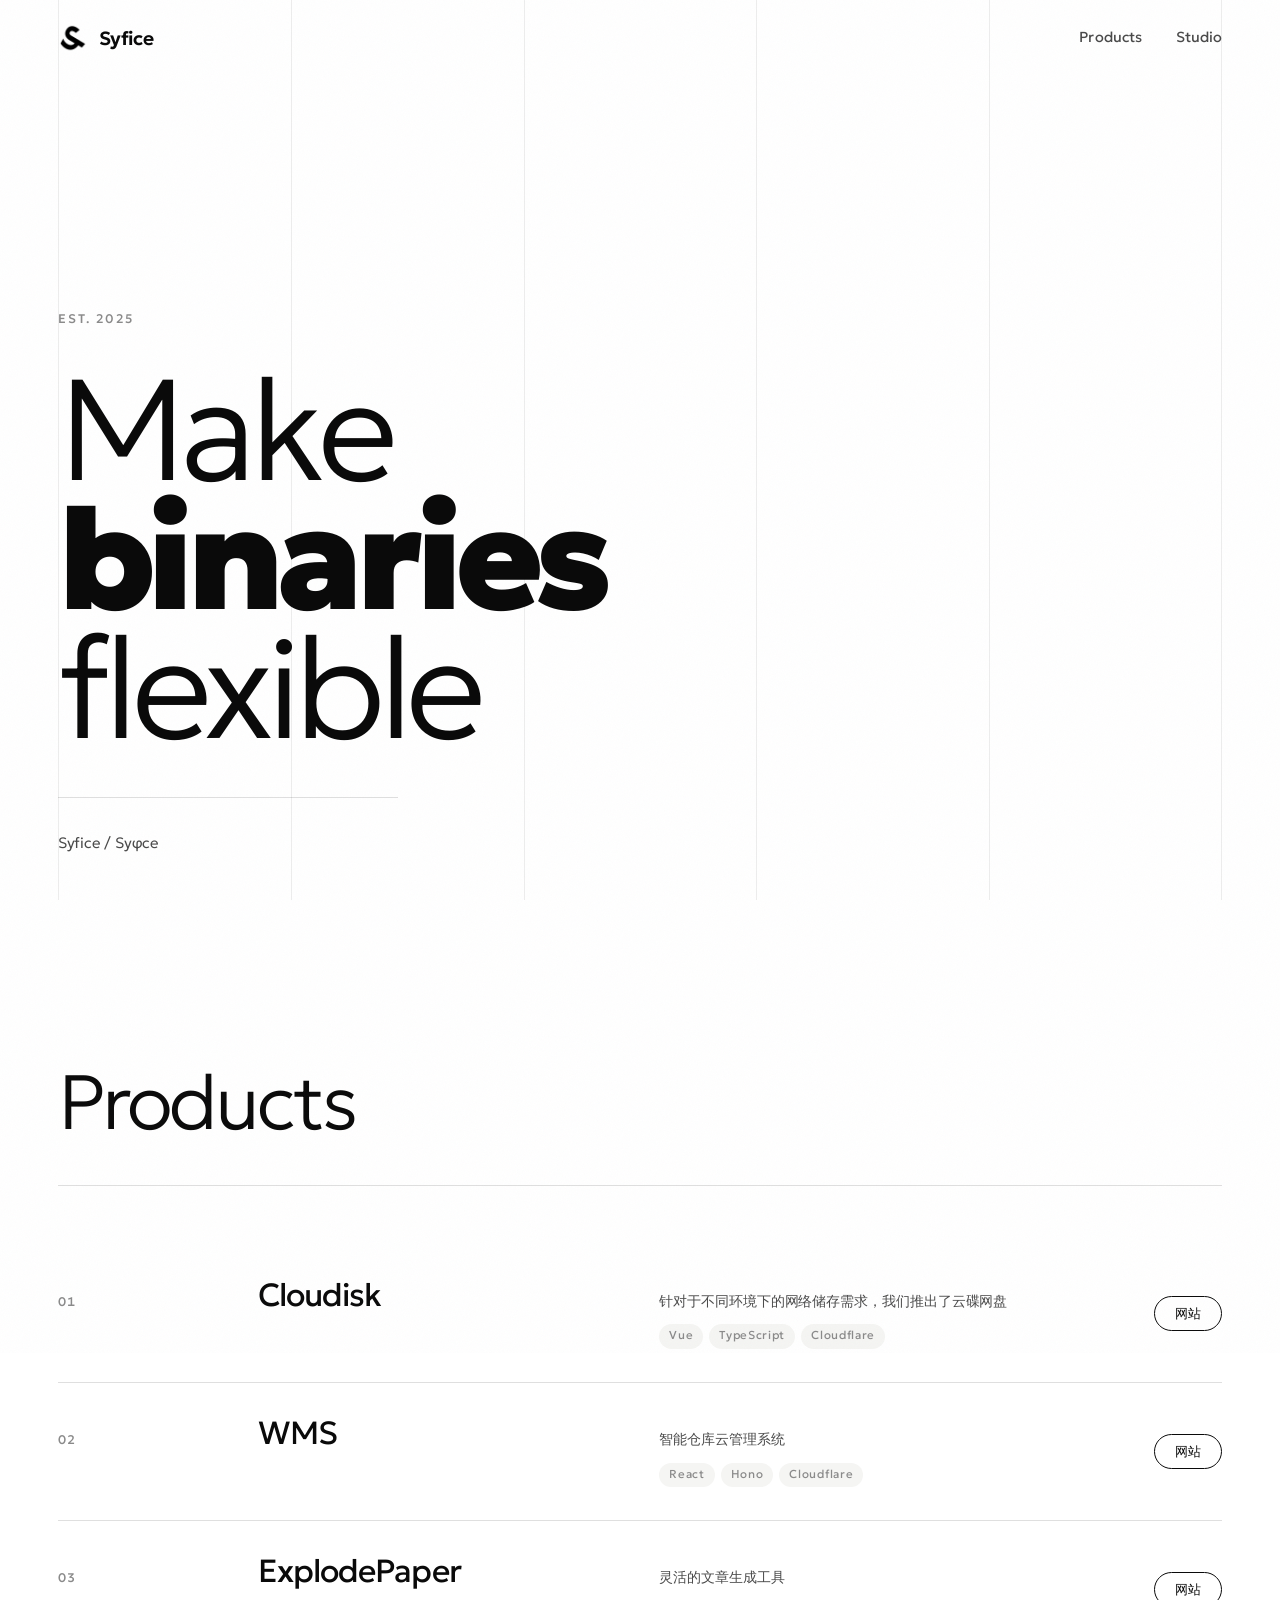
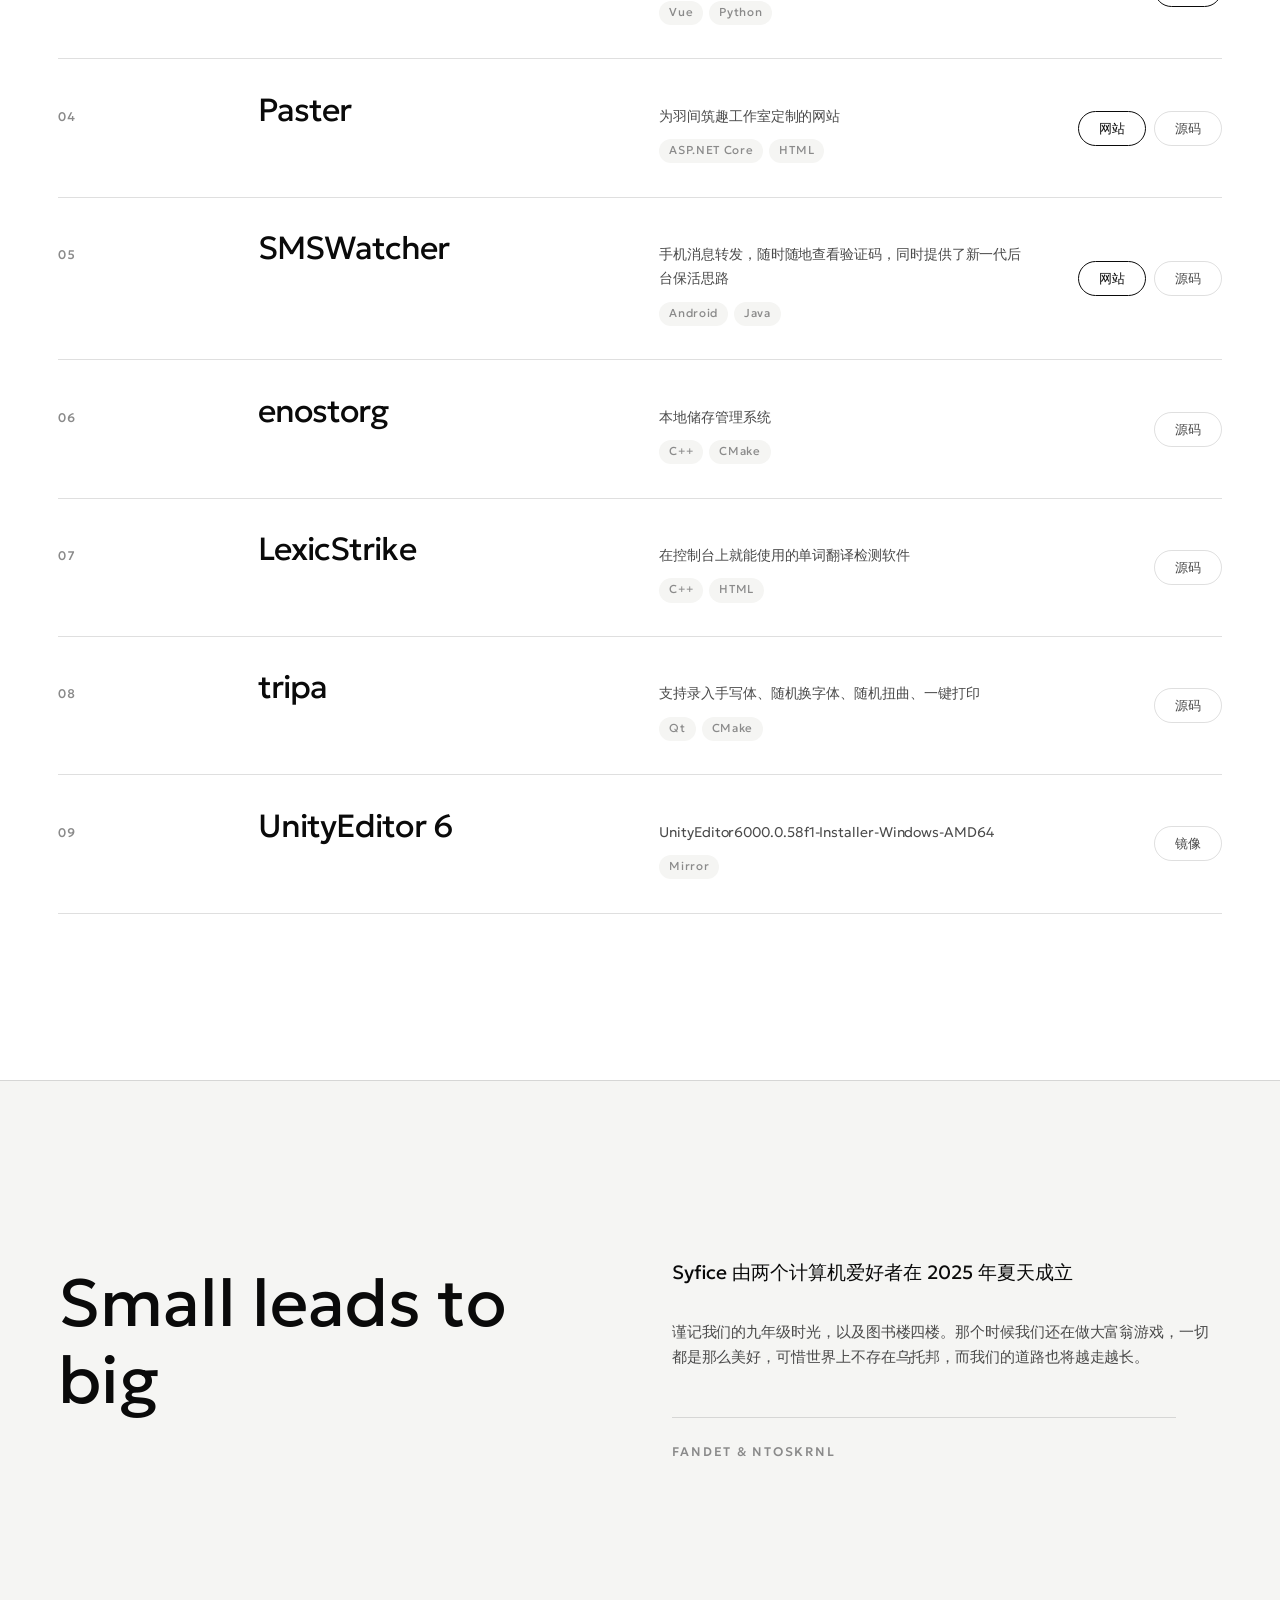
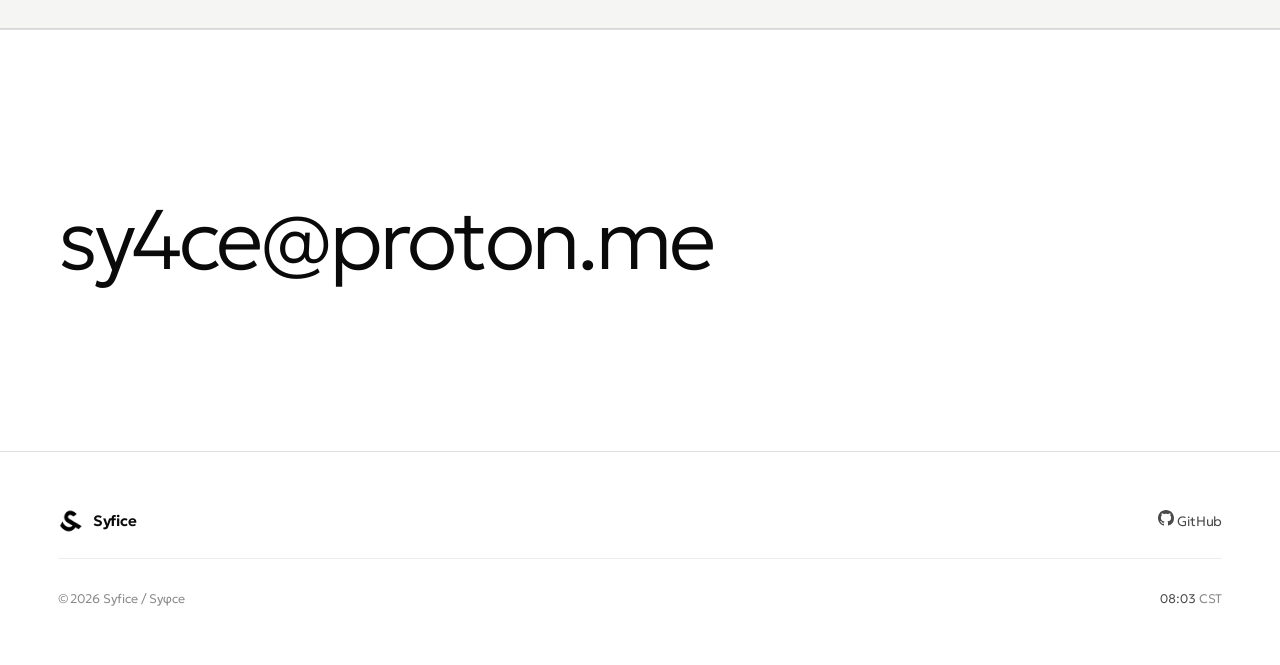
==== commit 34d952a7: "Update index.html" ====
--- a/index.html
+++ b/index.html
@@ -197,9 +197,22 @@
           <a class="btn btn--sm btn--ghost" href="https://github.com/Ntoskrnl2333/LexicStrike" target="_blank" rel="noopener noreferrer"><span>源码</span></a>
         </div>
       </li>
-
       <li class="prod" data-reveal>
         <span class="prod__num">08</span>
+        <h3 class="prod__name">tripa</h3>
+        <div class="prod__meta">
+          <p class="prod__desc">支持录入手写体、随机换字体、随机扭曲、一键打印</p>
+          <ul class="prod__stack">
+            <li>Qt</li>
+            <li>CMake</li>
+          </ul>
+        </div>
+        <div class="prod__acts">
+          <a class="btn btn--sm btn--ghost" href="https://github.com/Ntoskrnl2333/LexicStrike" target="_blank" rel="noopener noreferrer"><span>源码</span></a>
+        </div>
+      </li>
+      <li class="prod" data-reveal>
+        <span class="prod__num">09</span>
         <h3 class="prod__name">UnityEditor 6</h3>
         <div class="prod__meta">
           <p class="prod__desc">UnityEditor6000.0.58f1-Installer-Windows-AMD64</p>
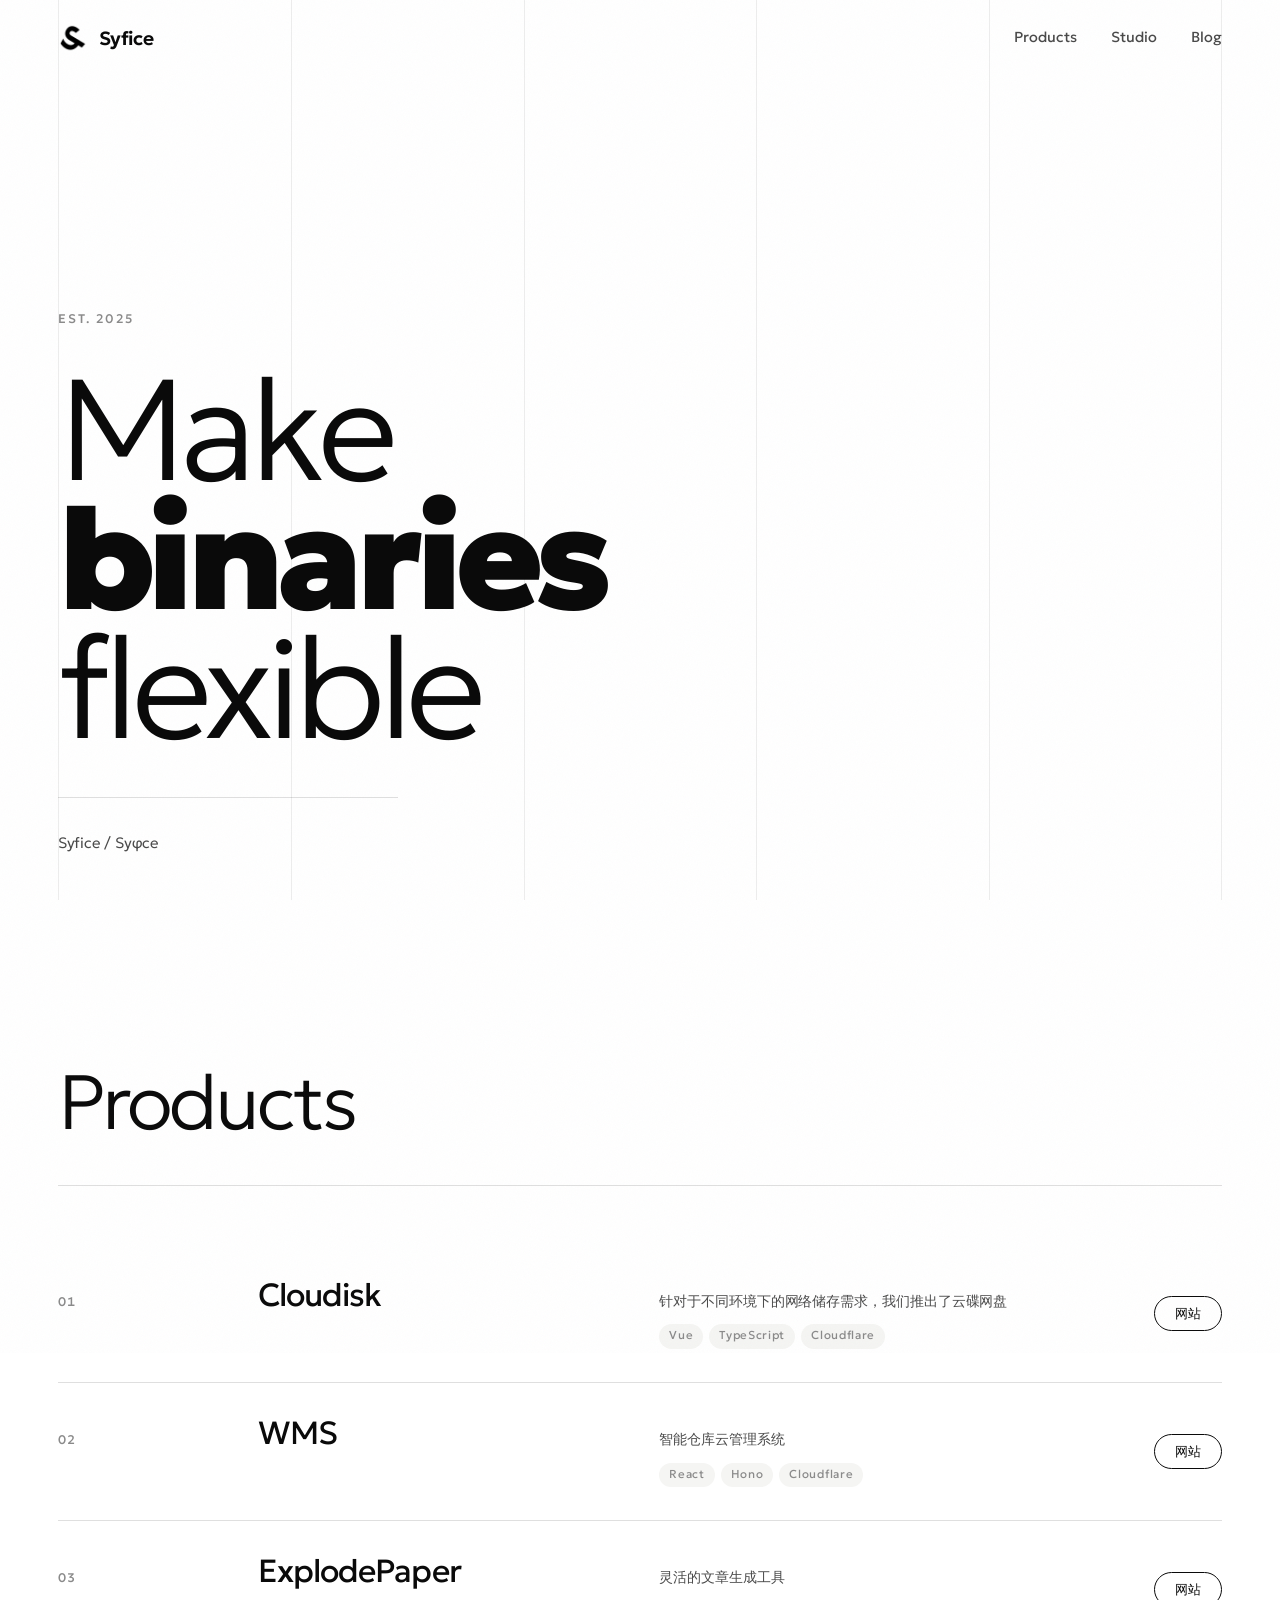
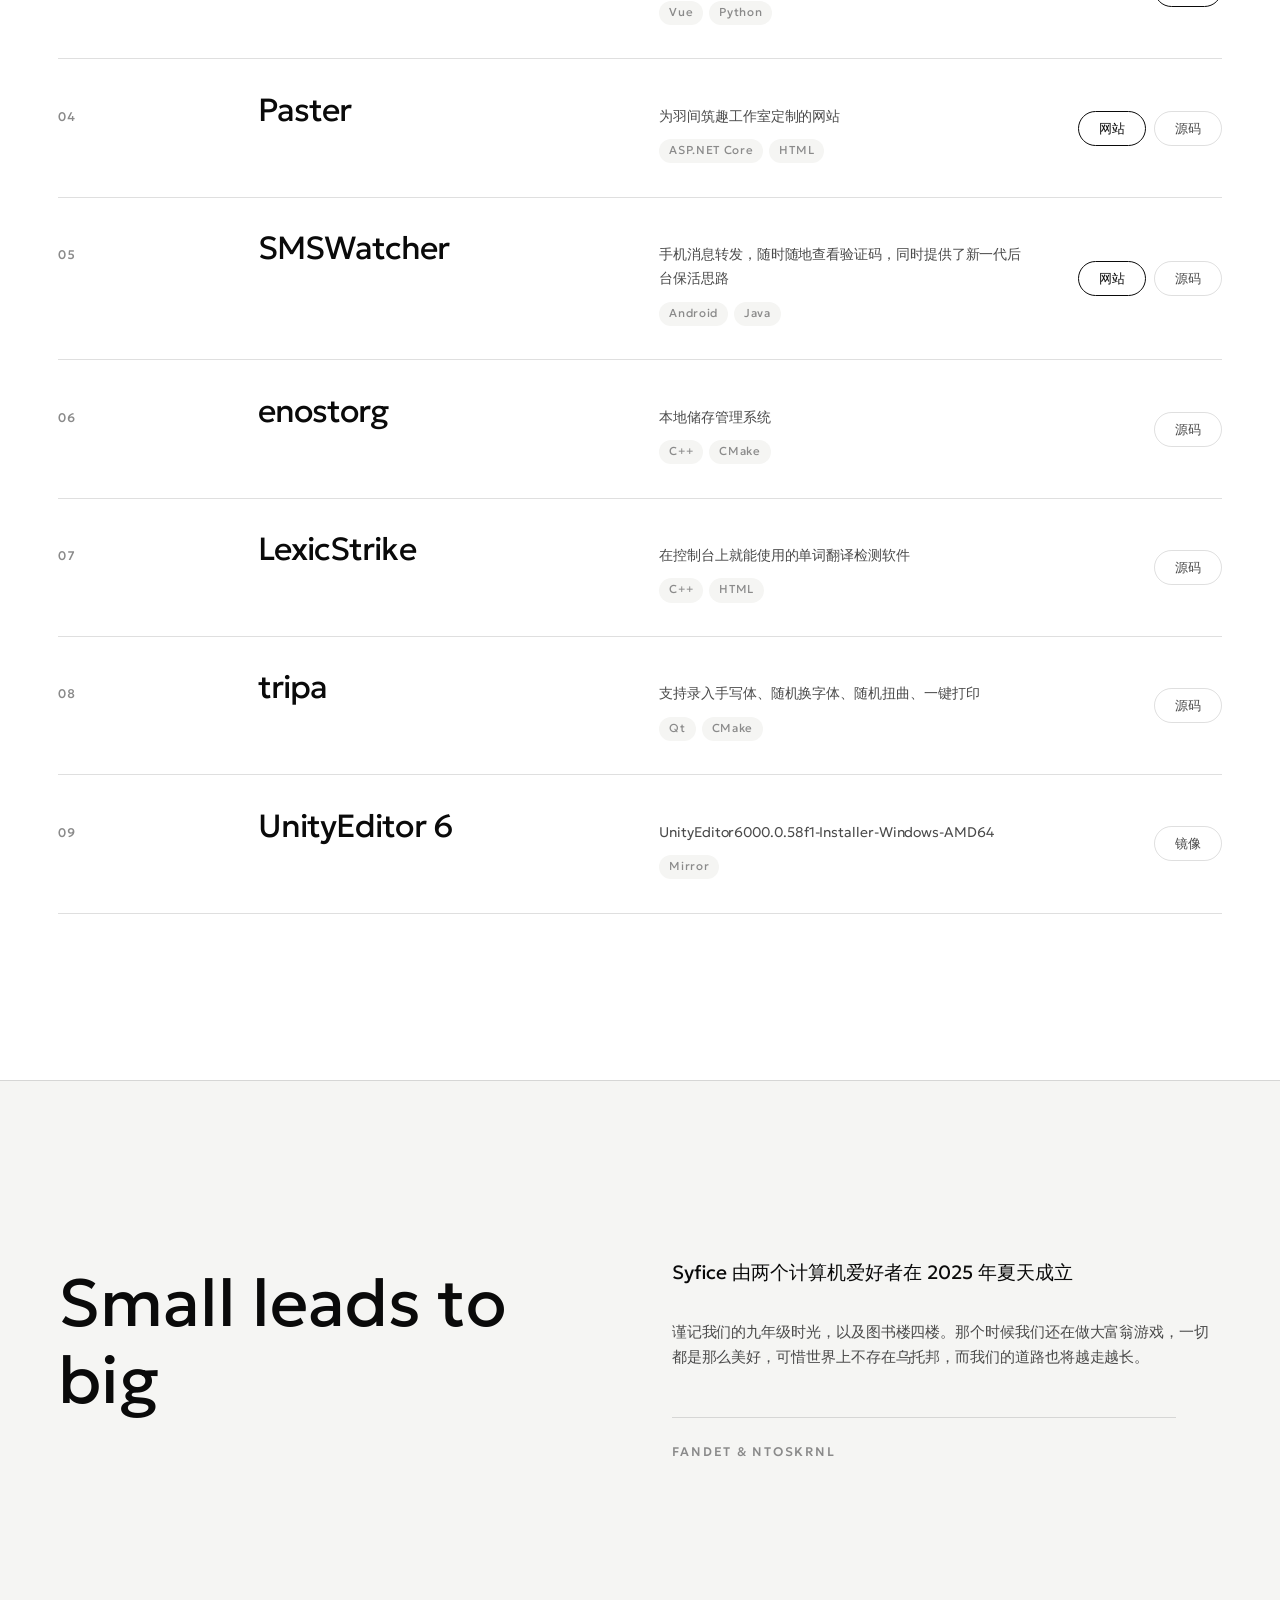
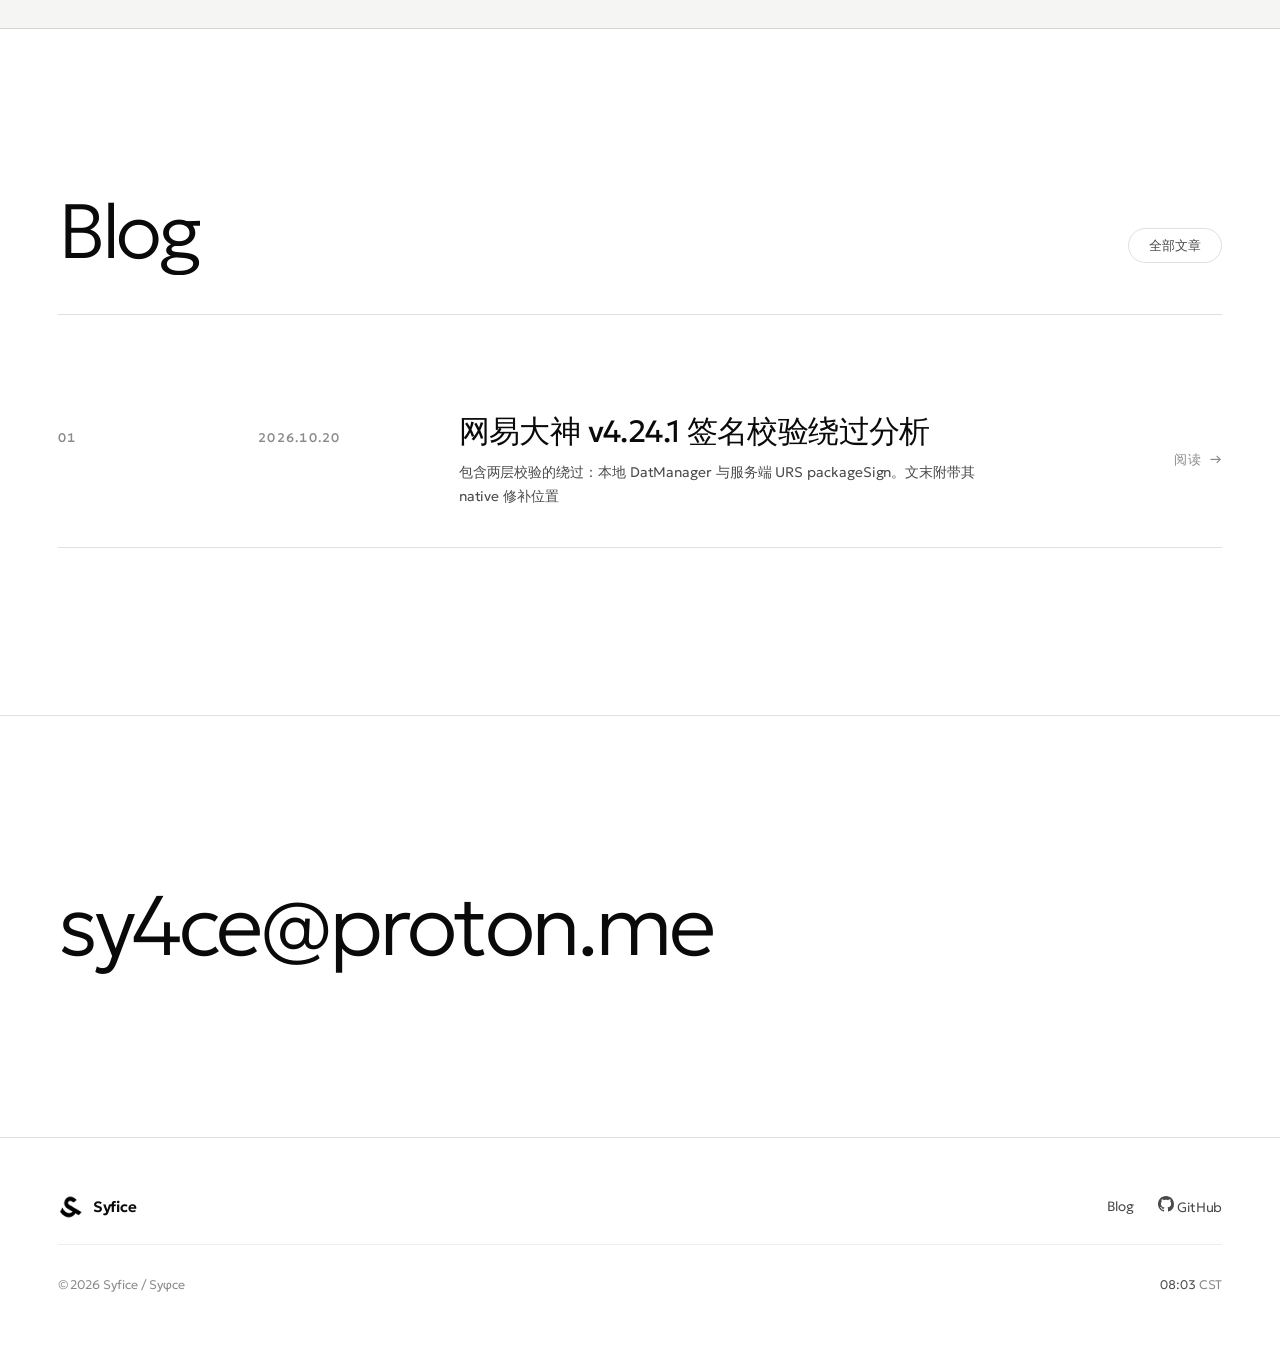
==== commit 3958f7aa: "add blog function and the first passage" ====
--- a/index.html
+++ b/index.html
@@ -35,6 +35,7 @@
     <nav class="nav__links" aria-label="导航">
       <a href="#products">Products</a>
       <a href="#studio">Studio</a>
+      <a href="blog.html">Blog</a>
     </nav>
 
     <button class="burger" id="burger" aria-label="打开菜单" aria-expanded="false" aria-controls="menu">
@@ -48,7 +49,8 @@
   <nav class="menu__links" aria-label="移动导航">
     <a href="#products" style="--i:0"><em>01</em>Products</a>
     <a href="#studio" style="--i:1"><em>02</em>Studio</a>
-    <a href="#contact" style="--i:2"><em>03</em>Contact</a>
+    <a href="blog.html" style="--i:2"><em>03</em>Blog</a>
+    <a href="#contact" style="--i:3"><em>04</em>Contact</a>
   </nav>
   <div class="menu__foot">
     <a href="114514">Make binaries flexible</a>
@@ -249,6 +251,21 @@
   </div>
 </section>
 
+<!-- ============================ 博客 ============================ -->
+<section class="section" id="blog">
+  <div class="wrap">
+    <header class="shead shead--split">
+      <h2 class="shead__title">
+        <span class="mask" data-mask><span class="mask__in">Blog</span></span>
+      </h2>
+      <a class="btn btn--sm btn--ghost blog-teaser__all" href="blog.html" data-reveal><span>全部文章</span></a>
+    </header>
+
+    <ol class="posts posts--home" id="home-posts" aria-label="最新文章"></ol>
+    <p class="posts__status" id="home-posts-status" role="status" hidden></p>
+  </div>
+</section>
+
 <!-- ============================ 联系 ============================ -->
 <section class="contact" id="contact">
   <div class="wrap">
@@ -269,6 +286,7 @@
     </div>
 
     <nav class="foot__nav" aria-label="页脚">
+      <a href="blog.html">Blog</a>
       <a href="https://github.com/sy4ce" target="_blank" rel="noopener noreferrer"><svg xmlns="http://www.w3.org/2000/svg" width="16" height="16" fill="currentColor" class="bi bi-github" viewBox="0 0 16 16">
   <path d="M8 0C3.58 0 0 3.58 0 8c0 3.54 2.29 6.53 5.47 7.59.4.07.55-.17.55-.38 0-.19-.01-.82-.01-1.49-2.01.37-2.53-.49-2.69-.94-.09-.23-.48-.94-.82-1.13-.28-.15-.68-.52-.01-.53.63-.01 1.08.58 1.23.82.72 1.21 1.87.87 2.33.66.07-.52.28-.87.51-1.07-1.78-.2-3.64-.89-3.64-3.95 0-.87.31-1.59.82-2.15-.08-.2-.36-1.02.08-2.12 0 0 .67-.21 2.2.82.64-.18 1.32-.27 2-.27s1.36.09 2 .27c1.53-1.04 2.2-.82 2.2-.82.44 1.1.16 1.92.08 2.12.51.56.82 1.27.82 2.15 0 3.07-1.87 3.75-3.65 3.95.29.25.54.73.54 1.48 0 1.07-.01 1.93-.01 2.2 0 .21.15.46.55.38A8.01 8.01 0 0 0 16 8c0-4.42-3.58-8-8-8"/>
 </svg> GitHub</a>
@@ -282,5 +300,6 @@
 </footer>
 
 <script src="script.js"></script>
+<script src="blog.js"></script>
 </body>
 </html>
--- a/style.css
+++ b/style.css
@@ -171,6 +171,8 @@
 }
 .nav__links a:hover{ color:var(--ink); }
 .nav__links a:hover::after{ transform:scaleX(1); transform-origin:left; }
+.nav__links a[aria-current="page"]{ color:var(--ink); }
+.nav__links a[aria-current="page"]::after{ transform:scaleX(1); transform-origin:left; }
 
 .nav__end{ display:flex; align-items:center; gap:16px; }
 
@@ -424,6 +426,305 @@
   font-size:12.5px; color:var(--ink-3);
 }
 .foot__clock em{ font-variant-numeric:tabular-nums; color:var(--ink-2); }
+
+/* ============================== BLOG ==================================== */
+/* 列表页首屏要给固定导航让出位置，同时保留刊头式的大留白 */
+.blog-index{
+  padding-top:calc(var(--nav-h) + clamp(56px,8vw,120px));
+}
+
+.shead__eyebrow{
+  display:block;
+  margin-bottom:clamp(18px,2.4vw,32px);
+  font-size:12.5px; font-weight:500; letter-spacing:.16em; text-transform:uppercase;
+  color:var(--ink-3);
+}
+.shead__lede{
+  max-width:46ch;
+  margin-top:clamp(18px,2vw,28px);
+  font-size:clamp(15px,1.1vw,17px); line-height:1.75;
+  color:var(--ink-2);
+  text-wrap:pretty;
+}
+.shead--split{
+  display:flex; align-items:flex-end; justify-content:space-between;
+  gap:20px 40px; flex-wrap:wrap;
+}
+.blog-teaser__all{ margin-bottom:.35em; }
+
+/* --- 文章列表 ------------------------------------------------------------ */
+.postrow{ position:relative; border-bottom:1px solid var(--line); }
+.postrow::after{
+  content:''; position:absolute; left:0; right:0; bottom:-1px; height:1px;
+  background:var(--ink);
+  transform:scaleX(0); transform-origin:left;
+  transition:transform .65s var(--ease-out);
+}
+.postrow:hover::after{ transform:scaleX(1); }
+
+.postrow__link{
+  display:grid;
+  grid-template-columns:repeat(6,minmax(0,1fr));
+  gap:clamp(16px,3vw,56px);
+  align-items:baseline;
+  padding:clamp(24px,3vw,40px) 0;
+}
+.postrow__num{
+  grid-column:1 / 2;
+  font-size:12.5px; font-weight:500; letter-spacing:.14em; color:var(--ink-3);
+  font-variant-numeric:tabular-nums;
+  transition:color .4s var(--ease);
+}
+.postrow__date{
+  grid-column:2 / 3;
+  font-size:12.5px; font-weight:500; letter-spacing:.1em; color:var(--ink-3);
+  font-variant-numeric:tabular-nums; white-space:nowrap;
+}
+.postrow__body{ grid-column:3 / 6; min-width:0; }
+.postrow__title{
+  display:block;
+  font-size:clamp(21px,2.4vw,36px);
+  font-weight:400; line-height:1.24; letter-spacing:-.02em;
+  transition:transform .5s var(--ease-out);
+}
+.postrow__desc{
+  display:block; margin-top:10px; max-width:58ch;
+  font-size:clamp(14px,1vw,16px); line-height:1.75; color:var(--ink-2);
+  text-wrap:pretty;
+}
+.postrow__go{
+  grid-column:6 / 7; justify-self:end; align-self:center;
+  font-size:12.5px; font-weight:500; letter-spacing:.1em;
+  color:var(--ink-3); white-space:nowrap;
+  transition:color .3s var(--ease), transform .5s var(--ease-out);
+}
+.postrow__go::after{ content:'\2192'; margin-left:8px; display:inline-block; }
+.postrow:hover .postrow__num{ color:var(--ink); }
+.postrow:hover .postrow__title{ transform:translateX(.12em); }
+.postrow:hover .postrow__go{ color:var(--ink); transform:translateX(4px); }
+
+.posts__status,
+.post__status{
+  margin-top:clamp(24px,3vw,40px);
+  font-size:14px; line-height:1.75; color:var(--ink-3);
+}
+.posts__status.is-error,
+.post__status.is-error{ color:var(--ink); }
+
+/* --- 文章页 -------------------------------------------------------------- */
+.post{
+  padding-top:calc(var(--nav-h) + clamp(40px,6.5vw,96px));
+  padding-bottom:var(--sec);
+}
+.post__inner{ max-width:52rem; margin-inline:auto; }
+
+.post__back{
+  display:inline-flex; align-items:center; gap:9px;
+  font-size:13px; color:var(--ink-2); letter-spacing:.03em;
+}
+.post__back span{ transition:transform .4s var(--ease-out); }
+.post__back:hover{ color:var(--ink); }
+.post__back:hover span{ transform:translateX(-4px); }
+
+.post__head{
+  margin-top:clamp(28px,4vw,52px);
+  padding-bottom:clamp(28px,3.6vw,44px);
+  border-bottom:1px solid var(--line);
+}
+.post__meta{
+  display:flex; flex-wrap:wrap; align-items:center; gap:8px 14px;
+  font-size:12.5px; font-weight:500; letter-spacing:.12em; text-transform:uppercase;
+  color:var(--ink-3);
+  font-variant-numeric:tabular-nums;
+}
+.post__dot{ color:var(--ink-3); }
+.post__title{
+  margin-top:clamp(16px,2vw,26px);
+  font-size:clamp(30px,4.2vw,56px);
+  font-weight:300; line-height:1.22; letter-spacing:-.015em;
+  text-wrap:balance;
+}
+.post__desc{
+  margin-top:clamp(14px,1.8vw,22px);
+  max-width:58ch;
+  font-size:clamp(15px,1.15vw,18px); line-height:1.75;
+  color:var(--ink-2); text-wrap:pretty;
+}
+
+.post__body{ padding-top:clamp(32px,4vw,52px); }
+.js .post__body{
+  opacity:0; transform:translateY(18px);
+  transition:opacity .9s var(--ease-out), transform .9s var(--ease-out);
+}
+.js .post__body.is-in{ opacity:1; transform:none; }
+
+.post__foot{
+  margin-top:clamp(48px,7vw,96px);
+  padding-top:clamp(20px,2.4vw,28px);
+  border-top:1px solid var(--line);
+}
+
+/* --- Markdown 正文 ------------------------------------------------------- */
+.prose{
+  font-size:clamp(15.5px,1.08vw,17px);
+  line-height:1.9;
+  color:var(--ink);
+  overflow-wrap:break-word;
+}
+.prose > :first-child{ margin-top:0; }
+.prose p,
+.prose ul,
+.prose ol,
+.prose blockquote,
+.prose pre,
+.prose figure,
+.prose hr{ margin-top:1.35em; }
+.prose h1,
+.prose h2,
+.prose h3,
+.prose h4{
+  margin-top:2.1em; line-height:1.4; font-weight:500;
+  scroll-margin-top:calc(var(--nav-h) + 24px);
+}
+.prose h1,
+.prose h2{
+  padding-top:clamp(20px,2.4vw,30px);
+  border-top:1px solid var(--line);
+  font-size:clamp(23px,2.4vw,30px);
+  letter-spacing:-.02em;
+}
+.prose h3{ font-size:clamp(18px,1.6vw,21px); }
+.prose h4{ font-size:1.02em; font-weight:600; }
+.prose p{ text-wrap:pretty; }
+
+.prose a{
+  text-decoration:underline; text-underline-offset:.2em;
+  text-decoration-thickness:1px; text-decoration-color:var(--ink-3);
+  transition:text-decoration-color .3s var(--ease);
+}
+.prose a:hover{ text-decoration-color:var(--ink); }
+.prose strong{ font-weight:600; }
+.prose em{ font-style:italic; }
+
+.prose ul,
+.prose ol{ padding-left:1.4em; }
+.prose ul{ list-style:disc; }
+.prose ol{ list-style:decimal; }
+.prose li{ margin-top:.35em; }
+.prose li::marker{ color:var(--ink-3); }
+.prose li > ul,
+.prose li > ol{ margin-top:.35em; }
+
+.prose hr{
+  border:0; border-top:1px solid var(--line);
+  margin-block:2.6em;
+}
+.prose blockquote{
+  padding:2px 0 2px 20px;
+  border-left:2px solid var(--ink);
+  color:var(--ink-2);
+}
+.prose blockquote p{ margin-top:.7em; }
+.prose blockquote p:first-child{ margin-top:0; }
+
+.prose code{
+  font-family:ui-monospace,SFMono-Regular,'SF Mono',Menlo,Consolas,'Cascadia Mono','Liberation Mono',monospace;
+  font-size:.88em;
+  background:var(--wash);
+  border-radius:3px;
+  padding:.16em .42em;
+  overflow-wrap:anywhere;
+}
+.prose pre{
+  margin-top:1.6em;
+  padding:42px 22px 20px;
+  background:#0d0d0d; color:#e9e9e7;
+  border-radius:3px;
+  overflow:auto;
+  line-height:1.65;
+  -webkit-overflow-scrolling:touch;
+}
+.prose pre code{
+  font-size:.86em;
+  background:none; padding:0; border-radius:0;
+  overflow-wrap:normal;
+}
+
+/* pre 外面套一层，复制按钮才能固定在右上角而不随横向滚动跑掉 */
+.prose__code{ position:relative; margin-top:1.6em; }
+.prose__code pre{ margin-top:0; }
+.codecopy{
+  position:absolute; top:10px; right:12px;
+  padding:7px 13px;
+  border:1px solid rgba(255,255,255,.22);
+  border-radius:999px;
+  background:rgba(255,255,255,.05);
+  color:rgba(255,255,255,.62);
+  font:500 11px/1 var(--sans); letter-spacing:.08em;
+  -webkit-backdrop-filter:blur(6px);
+  backdrop-filter:blur(6px);
+  opacity:0;
+  transition:opacity .3s var(--ease), color .3s var(--ease), border-color .3s var(--ease);
+}
+.prose__code:hover .codecopy,
+.codecopy:focus-visible{ opacity:1; }
+.codecopy:hover{ color:#fff; border-color:rgba(255,255,255,.6); }
+.codecopy.is-done{ opacity:1; color:#fff; border-color:#fff; }
+
+.prose__scroll{
+  margin-top:1.6em;
+  overflow-x:auto;
+  -webkit-overflow-scrolling:touch;
+}
+.prose__scroll table{ margin-top:0; }
+.prose table{
+  width:100%; border-collapse:collapse;
+  font-size:.92em; line-height:1.6;
+}
+.prose th{
+  padding:10px 14px; text-align:left; font-weight:600; white-space:nowrap;
+  border-bottom:1px solid var(--ink);
+}
+.prose td{
+  padding:10px 14px; vertical-align:top;
+  border-bottom:1px solid var(--line);
+}
+.prose tbody tr:last-child td{ border-bottom:0; }
+
+.prose img{
+  margin-block:1.8em;
+  border:1px solid var(--line);
+  height:auto;
+}
+.prose figure img{ margin-block:0; }
+
+@media (hover:none){
+  .codecopy{ opacity:1; }
+}
+
+@media (max-width:1199px){
+  .postrow__link{
+    grid-template-columns:minmax(0,1fr) auto;
+    row-gap:12px;
+  }
+  .postrow__num{ grid-area:1 / 1; }
+  .postrow__date{ grid-area:1 / 2; justify-self:end; }
+  .postrow__body{ grid-area:2 / 1 / 3 / 3; }
+  .postrow__go{ display:none; }
+}
+
+@media (max-width:760px){
+  .blog-index{ padding-top:calc(var(--nav-h) + 48px); }
+  .post{ padding-top:calc(var(--nav-h) + 36px); }
+  .post__title{ font-size:clamp(26px,8vw,36px); }
+
+  /* 表格宁可横向滚动，也别把每格挤成一行两个字 */
+  .prose__scroll table{ min-width:34rem; }
+}
+
+@media (prefers-reduced-motion:reduce){
+  .js .post__body{ opacity:1; transform:none; transition:none; }
+}
 
 /* ============================ MENU (mobile) ============================= */
 .menu{
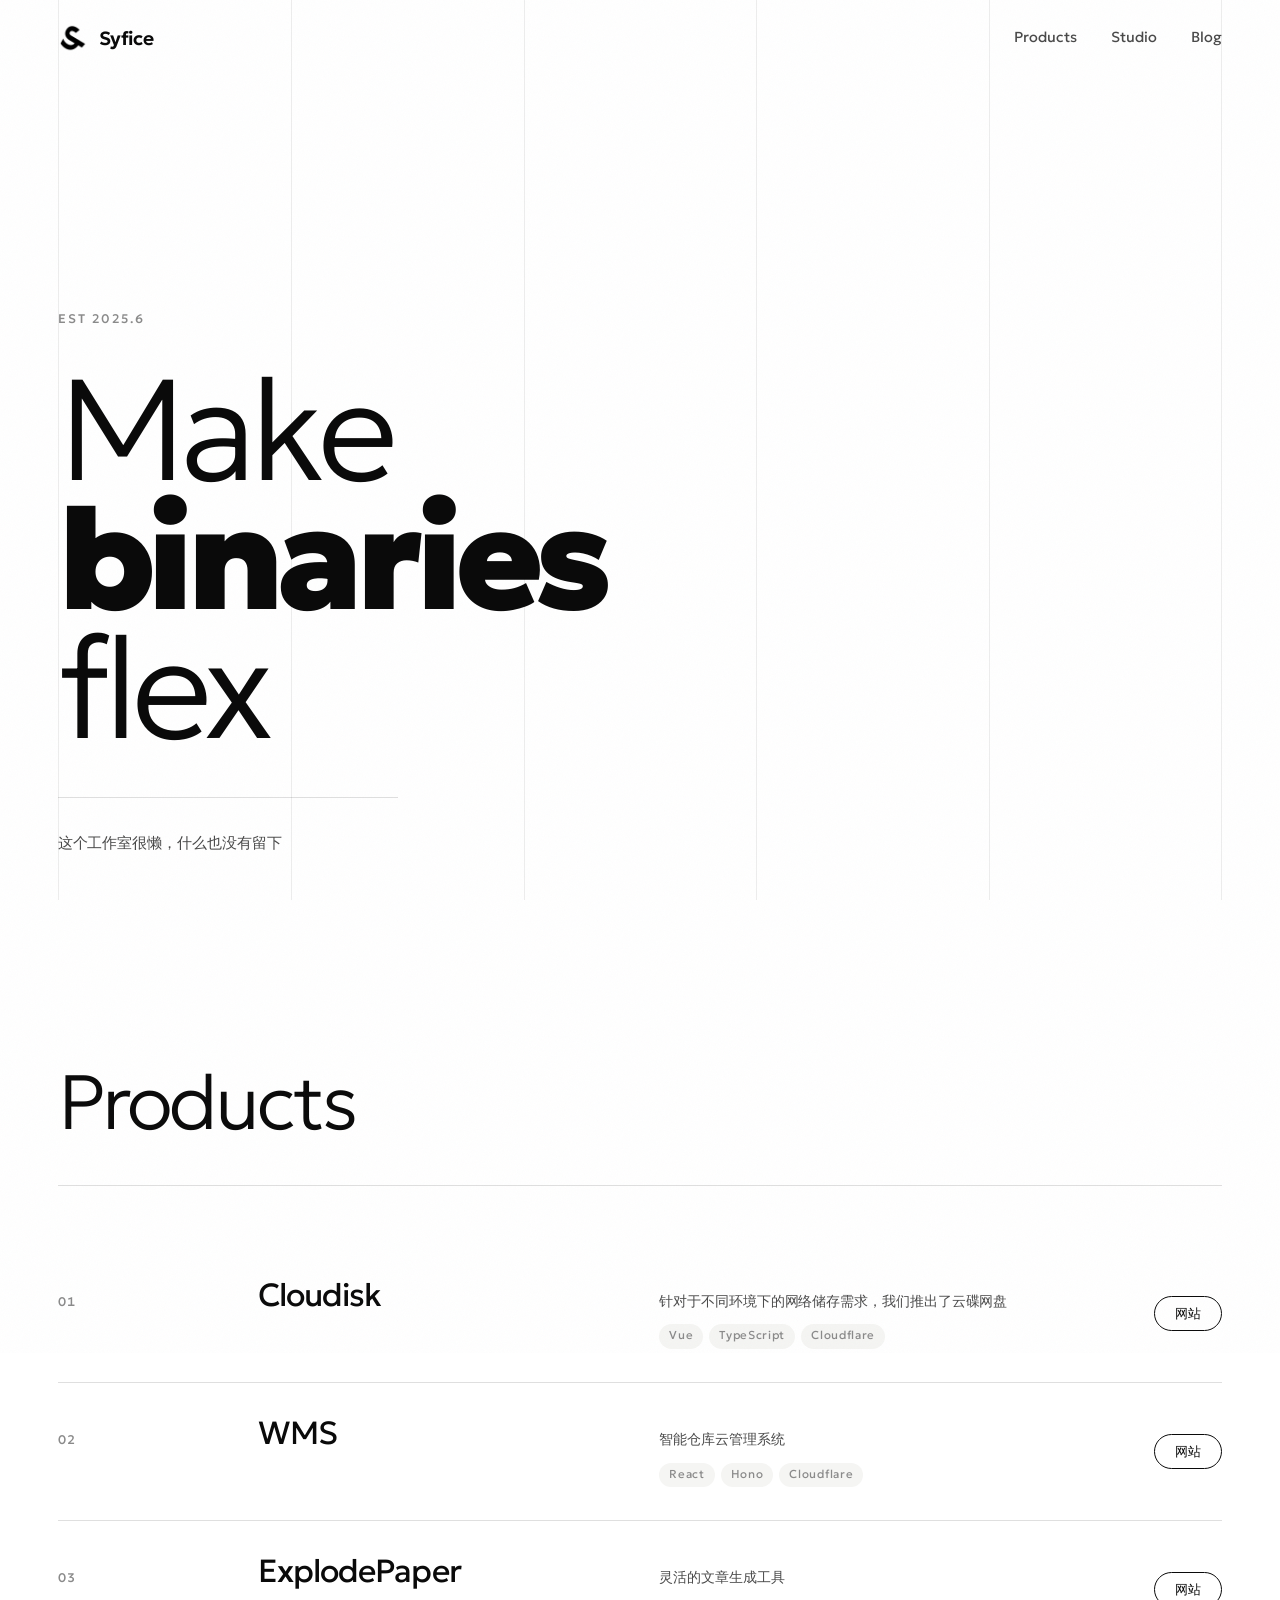
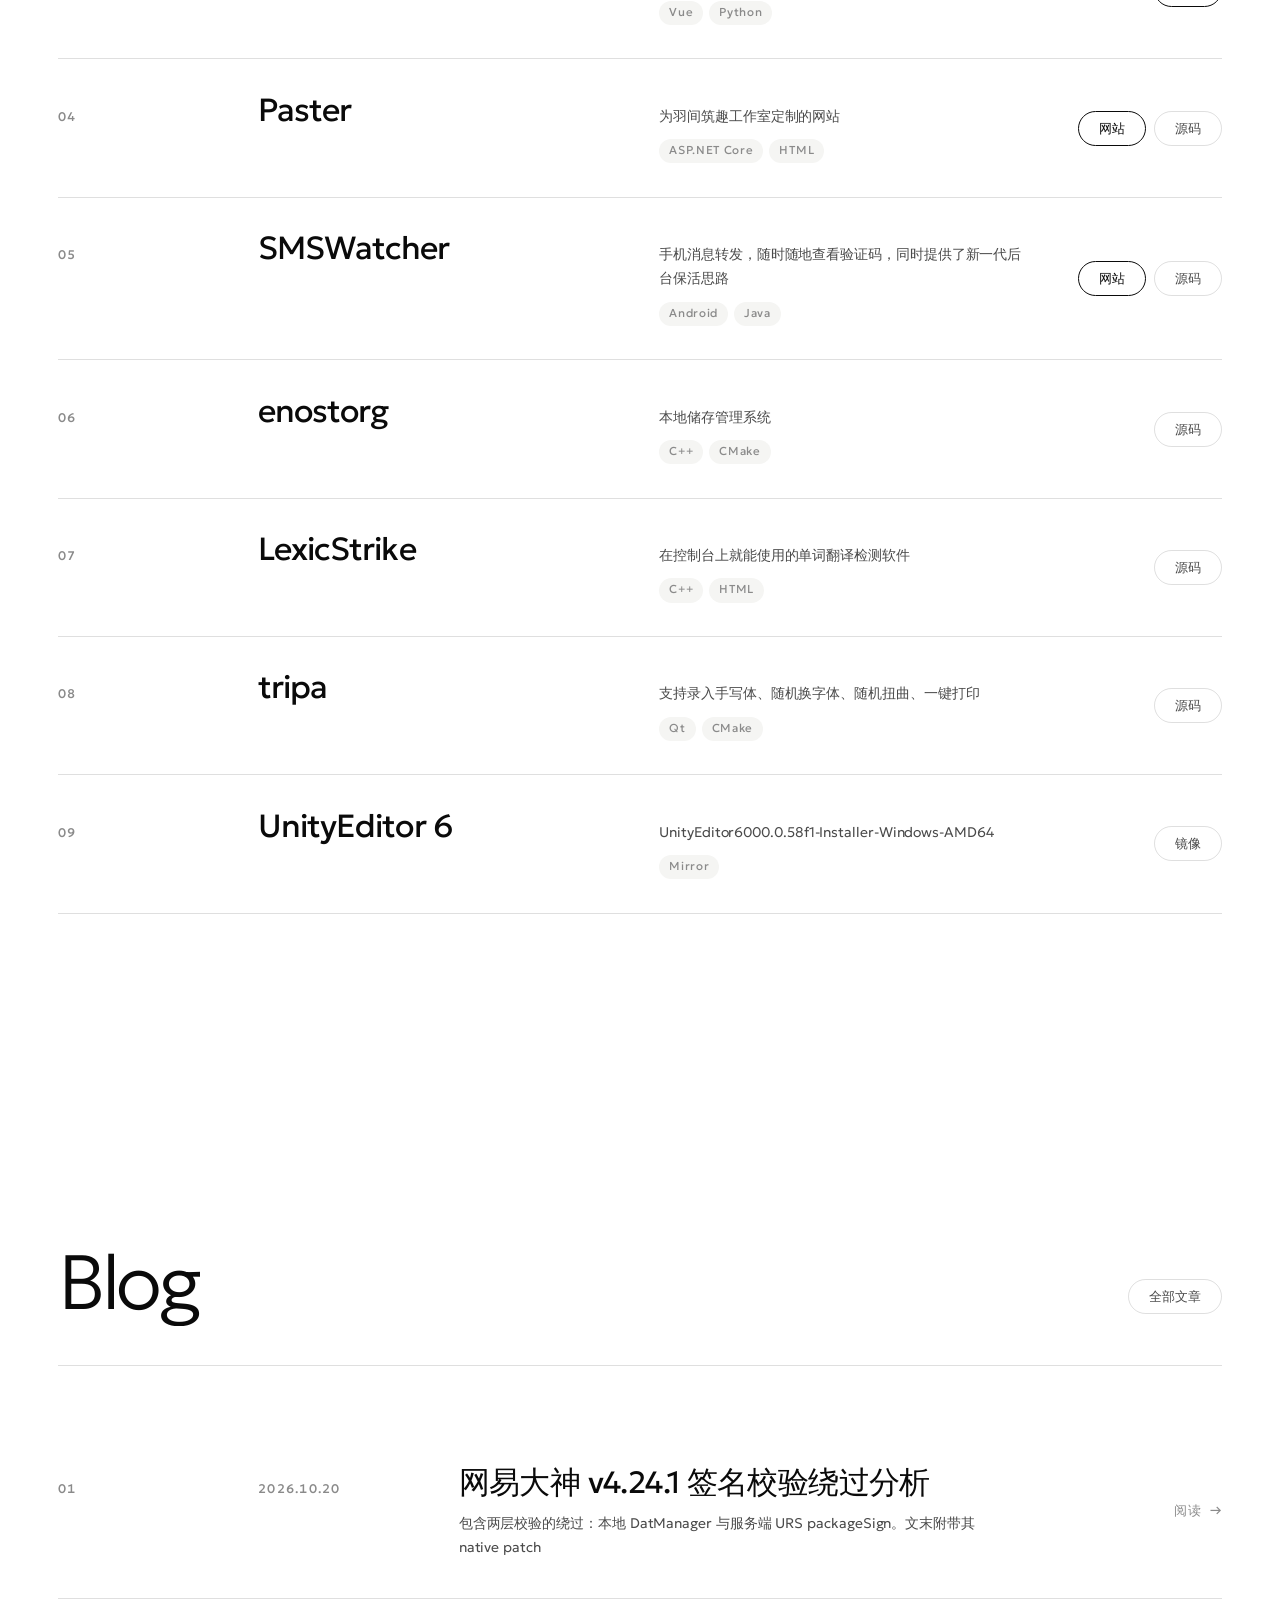
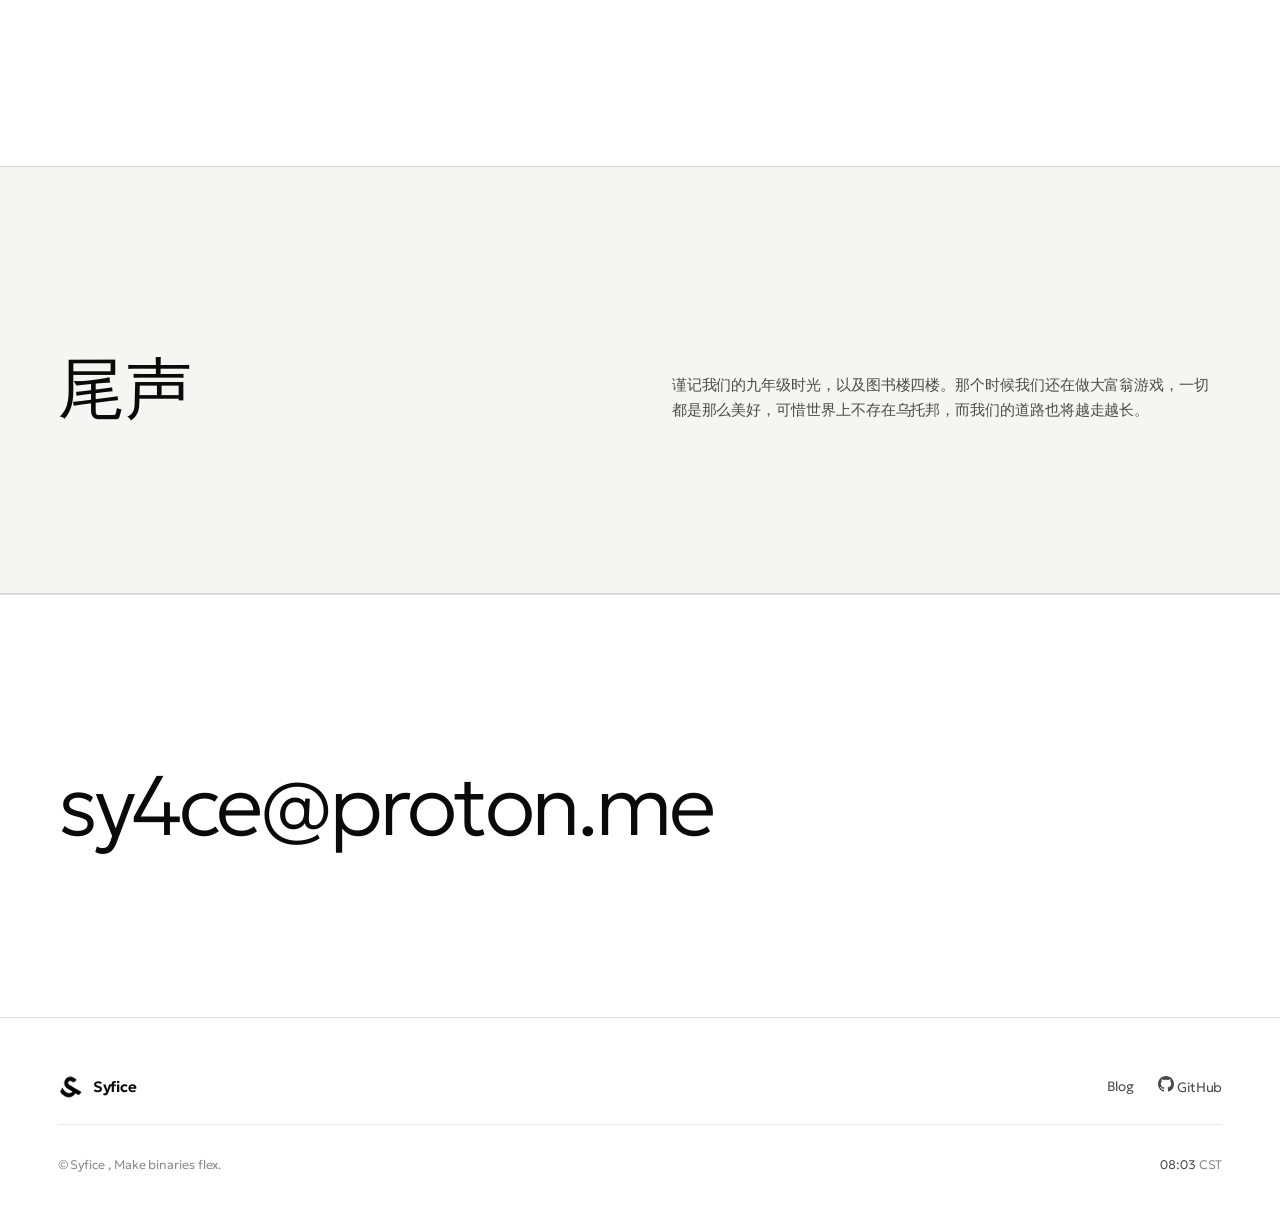
==== commit e49da598: "update" ====
--- a/index.html
+++ b/index.html
@@ -66,16 +66,16 @@
   </div>
 
   <div class="wrap hero__inner">
-    <span class="hero__est" data-reveal>Est. 2025</span>
+    <span class="hero__est" data-reveal>Est 2025.6</span>
 
     <h1 class="hero__title">
       <span class="mask" data-mask><span class="mask__in" style="--d:0">Make</span></span>
       <span class="mask" data-mask><span class="mask__in" style="--d:1"><em data-magnetic>binaries</em></span></span>
-      <span class="mask" data-mask><span class="mask__in" style="--d:2">flexible</span></span>
+      <span class="mask" data-mask><span class="mask__in" style="--d:2">flex</span></span>
     </h1>
 
     <p class="hero__lede" data-reveal style="--d:3">
-      Syfice / Syφce
+      这个工作室很懒，什么也没有留下
     </p>
   </div>
 </section>
@@ -230,26 +230,7 @@
     </ul>
   </div>
 </section>
-<section class="section section--wash" id="studio">
-  <div class="wrap studio">
-    <div class="studio__col">
-
-      <h2 class="studio__title">
-        <span class="mask" data-mask><span class="mask__in">Small leads to big</span></span>
-      </h2>
-    </div>
-
-    <div class="studio__col studio__col--body">
-      <p class="studio__lede" data-reveal style="--d:0">
-        Syfice 由两个计算机爱好者在 2025 年夏天成立
-      </p>
-      <p class="studio__body" data-reveal style="--d:1">
-        谨记我们的九年级时光，以及图书楼四楼。那个时候我们还在做大富翁游戏，一切都是那么美好，可惜世界上不存在乌托邦，而我们的道路也将越走越长。
-      </p>
-      <p class="studio__sign" data-reveal style="--d:2">Fandet &amp; Ntoskrnl</p>
-    </div>
-  </div>
-</section>
+
 
 <!-- ============================ 博客 ============================ -->
 <section class="section" id="blog">
@@ -266,6 +247,28 @@
   </div>
 </section>
 
+
+
+
+<section class="section section--wash" id="studio">
+  <div class="wrap studio">
+    <div class="studio__col">
+
+      <h2 class="studio__title">
+        <span class="mask" data-mask><span class="mask__in">尾声</span></span>
+      </h2>
+    </div>
+
+    <div class="studio__col studio__col--body">
+      <p class="studio__body" data-reveal style="--d:1">
+        谨记我们的九年级时光，以及图书楼四楼。那个时候我们还在做大富翁游戏，一切都是那么美好，可惜世界上不存在乌托邦，而我们的道路也将越走越长。
+      </p>
+    </div>
+  </div>
+</section>
+
+
+
 <!-- ============================ 联系 ============================ -->
 <section class="contact" id="contact">
   <div class="wrap">
@@ -293,7 +296,7 @@
     </nav>
 
     <div class="foot__legal">
-      <span>© <span id="year">2026</span> Syfice / Syφce</span>
+      <span>© Syfice , Make binaries flex.</span>
       <span class="foot__clock"><em id="clock">--:--</em> <span id="clock-zone">CST</span></span>
     </div>
   </div>
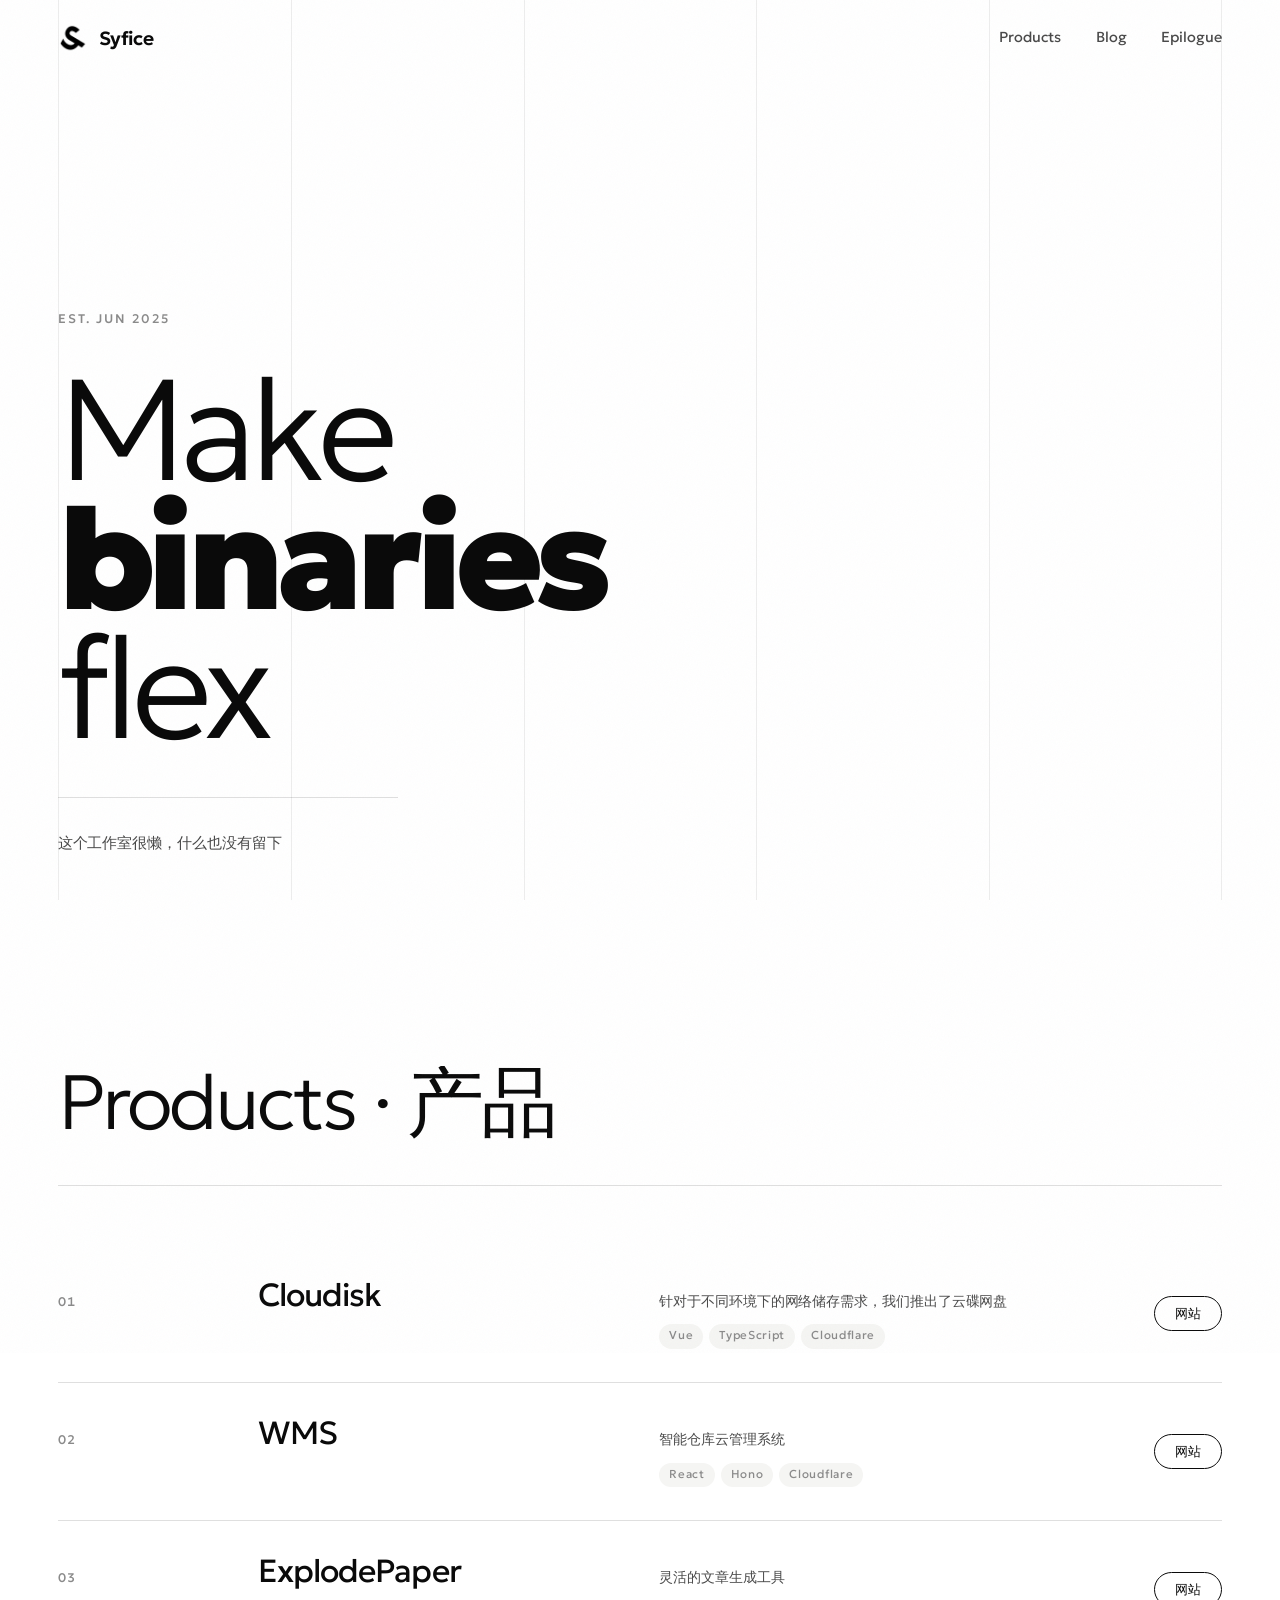
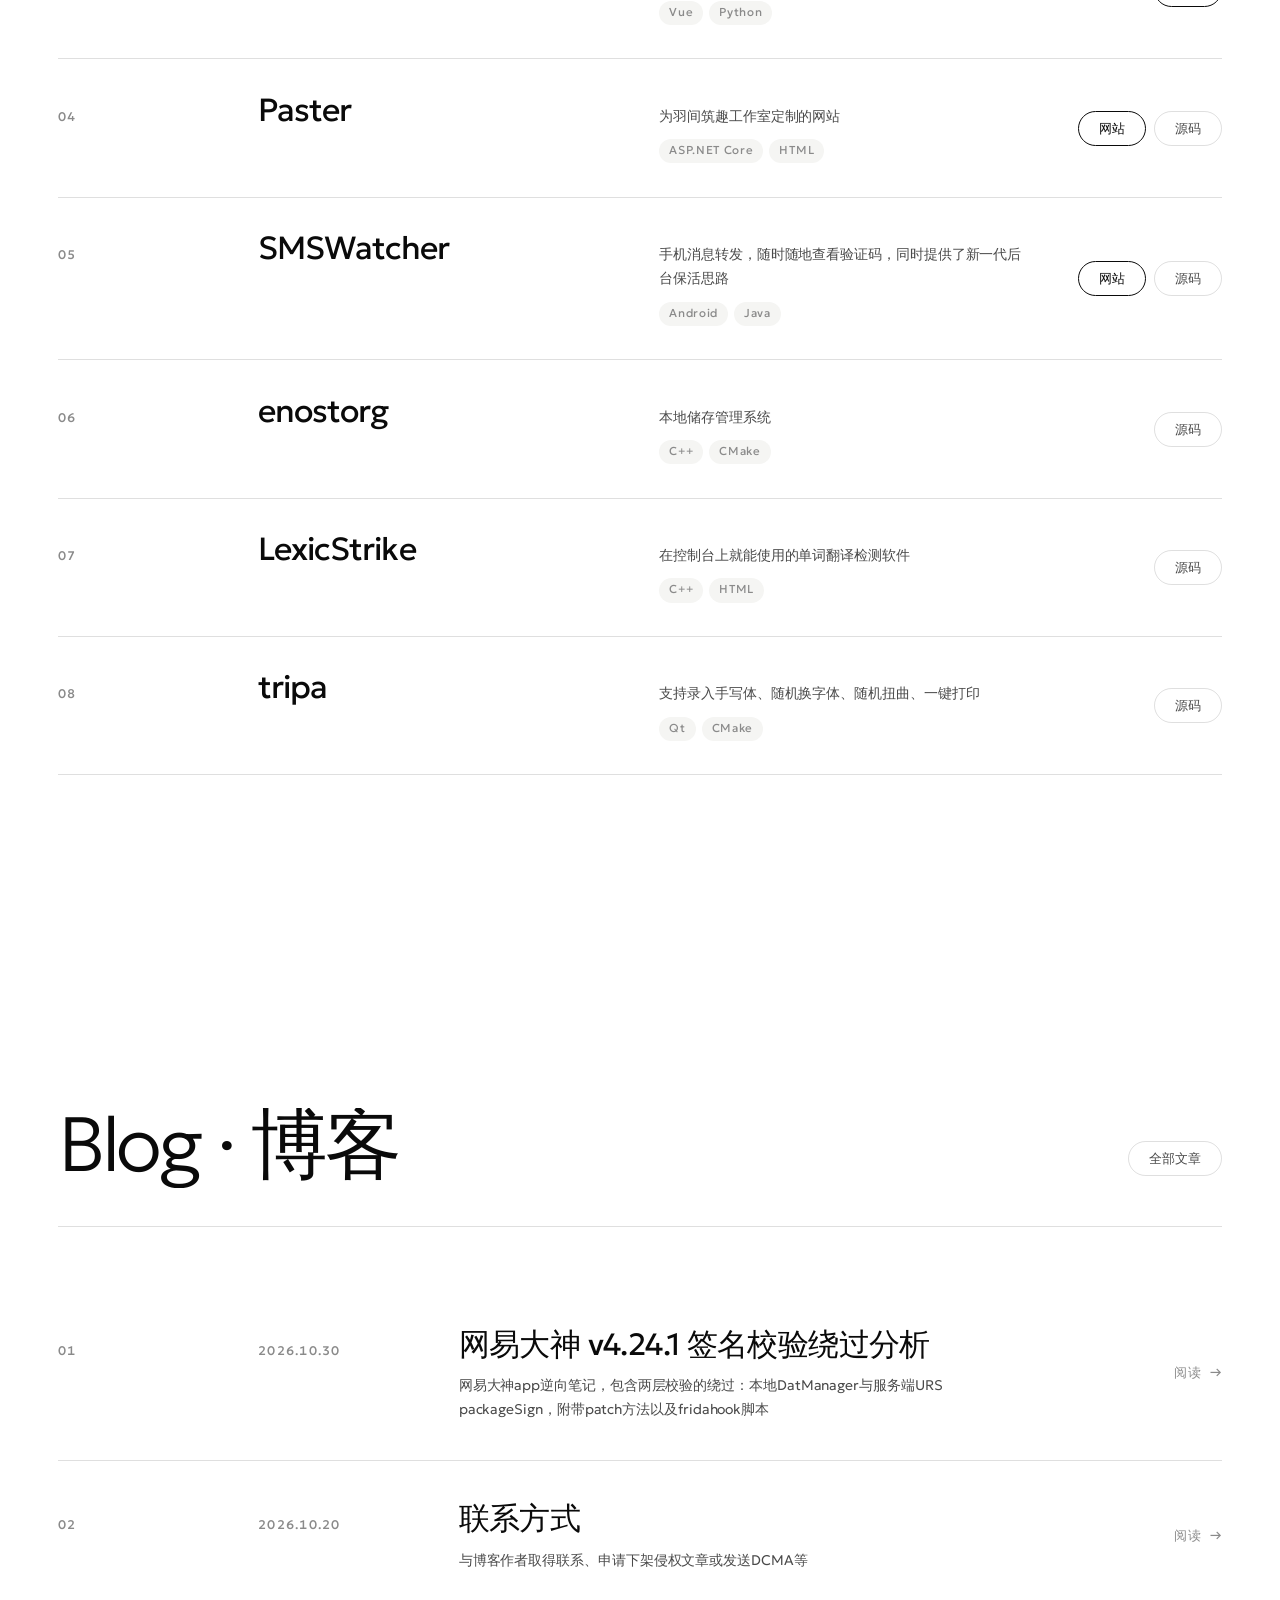
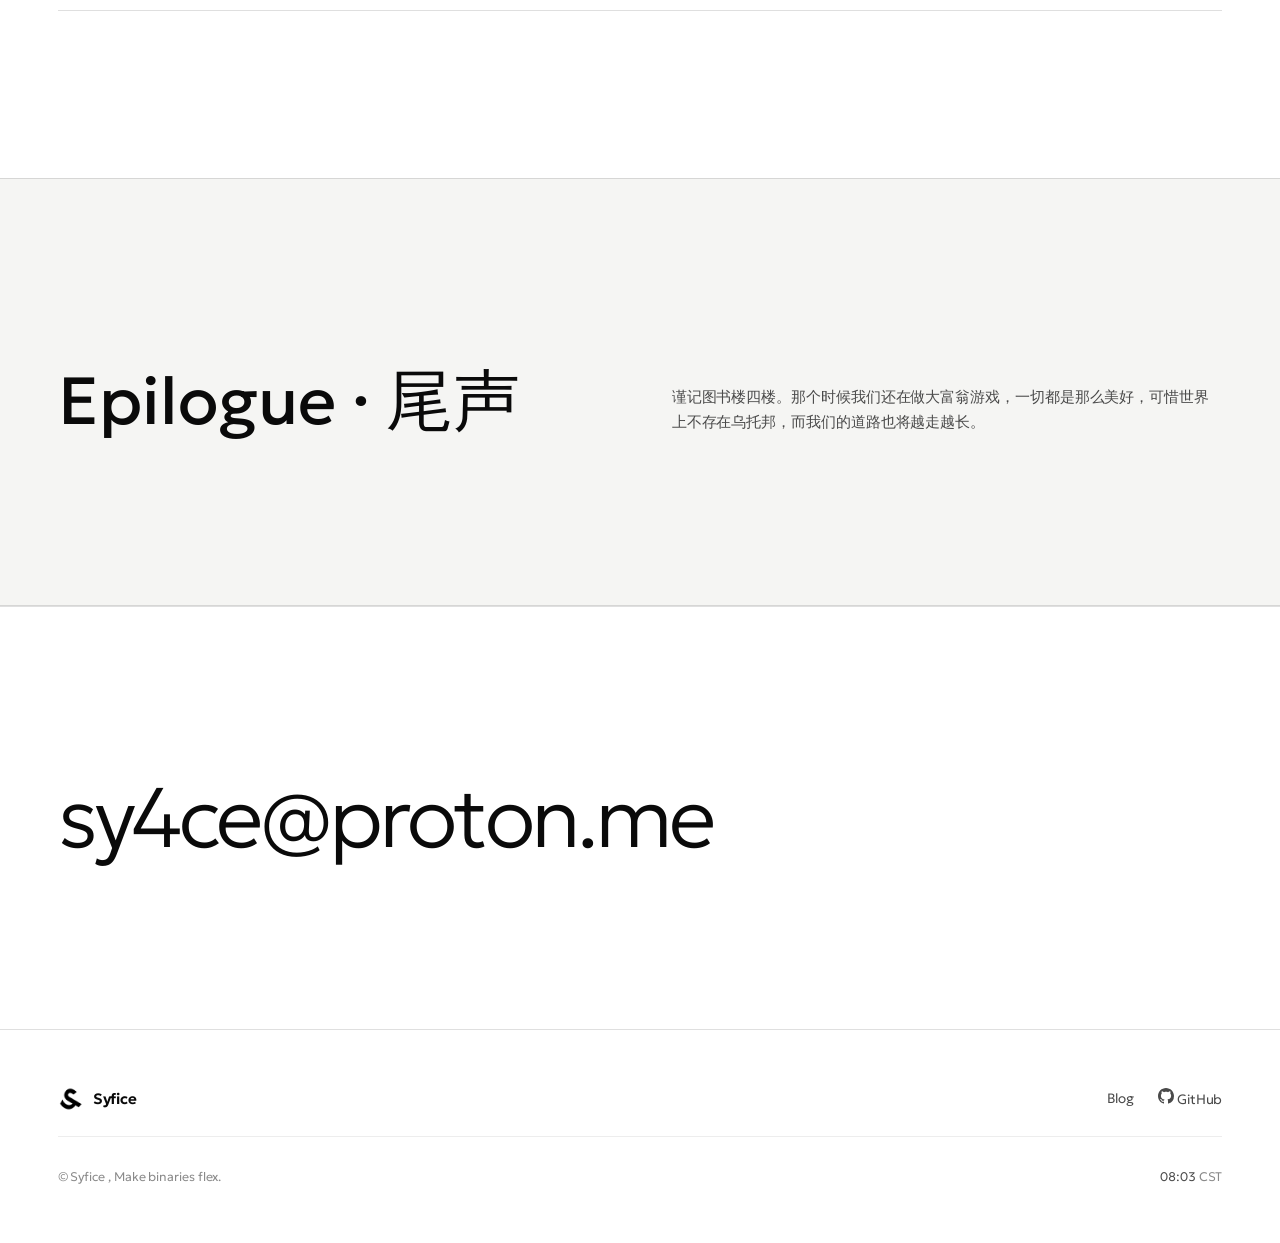
==== commit 14de206c: "update" ====
--- a/index.html
+++ b/index.html
@@ -34,8 +34,9 @@
 
     <nav class="nav__links" aria-label="导航">
       <a href="#products">Products</a>
-      <a href="#studio">Studio</a>
       <a href="blog.html">Blog</a>
+      <a href="#studio">Epilogue</a>
+      
     </nav>
 
     <button class="burger" id="burger" aria-label="打开菜单" aria-expanded="false" aria-controls="menu">
@@ -47,13 +48,13 @@
 
 <div class="menu" id="menu" hidden>
   <nav class="menu__links" aria-label="移动导航">
-    <a href="#products" style="--i:0"><em>01</em>Products</a>
-    <a href="#studio" style="--i:1"><em>02</em>Studio</a>
-    <a href="blog.html" style="--i:2"><em>03</em>Blog</a>
-    <a href="#contact" style="--i:3"><em>04</em>Contact</a>
+    <a href="#products" style="--i:0"><em>01</em>Products · 产品</a>
+    <a href="blog.html" style="--i:1"><em>02</em>Blog · 博客</a>
+    <a href="#studio" style="--i:2"><em>03</em>Epilogue · 尾声</a>
+    <a href="#contact" style="--i:3"><em>04</em>Contact · 联系</a>
   </nav>
   <div class="menu__foot">
-    <a href="114514">Make binaries flexible</a>
+    <a href="114514">Make binaries flex.</a>
   </div>
 </div>
 
@@ -66,7 +67,7 @@
   </div>
 
   <div class="wrap hero__inner">
-    <span class="hero__est" data-reveal>Est 2025.6</span>
+    <span class="hero__est" data-reveal>Est. JUN 2025</span>
 
     <h1 class="hero__title">
       <span class="mask" data-mask><span class="mask__in" style="--d:0">Make</span></span>
@@ -85,7 +86,7 @@
   <div class="wrap">
     <header class="shead">
       <h2 class="shead__title">
-        <span class="mask" data-mask><span class="mask__in">Products</span></span>
+        <span class="mask" data-mask><span class="mask__in">Products · 产品</span></span>
       </h2>
     </header>
 
@@ -213,20 +214,6 @@
           <a class="btn btn--sm btn--ghost" href="https://github.com/Ntoskrnl2333/LexicStrike" target="_blank" rel="noopener noreferrer"><span>源码</span></a>
         </div>
       </li>
-      <li class="prod" data-reveal>
-        <span class="prod__num">09</span>
-        <h3 class="prod__name">UnityEditor 6</h3>
-        <div class="prod__meta">
-          <p class="prod__desc">UnityEditor6000.0.58f1-Installer-Windows-AMD64</p>
-          <ul class="prod__stack">
-            <li>Mirror</li>
-          </ul>
-        </div>
-        <div class="prod__acts">
-          <a class="btn btn--sm btn--ghost" href="https://github.com/Ntoskrnl2333/UnityEditor6000.0.58f1-Installer-Windows-AMD64-Mirror" target="_blank" rel="noopener noreferrer"><span>镜像</span></a>
-        </div>
-      </li>
-
     </ul>
   </div>
 </section>
@@ -237,7 +224,7 @@
   <div class="wrap">
     <header class="shead shead--split">
       <h2 class="shead__title">
-        <span class="mask" data-mask><span class="mask__in">Blog</span></span>
+        <span class="mask" data-mask><span class="mask__in">Blog · 博客</span></span>
       </h2>
       <a class="btn btn--sm btn--ghost blog-teaser__all" href="blog.html" data-reveal><span>全部文章</span></a>
     </header>
@@ -255,13 +242,13 @@
     <div class="studio__col">
 
       <h2 class="studio__title">
-        <span class="mask" data-mask><span class="mask__in">尾声</span></span>
+        <span class="mask" data-mask><span class="mask__in">Epilogue · 尾声</span></span>
       </h2>
     </div>
 
     <div class="studio__col studio__col--body">
       <p class="studio__body" data-reveal style="--d:1">
-        谨记我们的九年级时光，以及图书楼四楼。那个时候我们还在做大富翁游戏，一切都是那么美好，可惜世界上不存在乌托邦，而我们的道路也将越走越长。
+        谨记图书楼四楼。那个时候我们还在做大富翁游戏，一切都是那么美好，可惜世界上不存在乌托邦，而我们的道路也将越走越长。
       </p>
     </div>
   </div>
